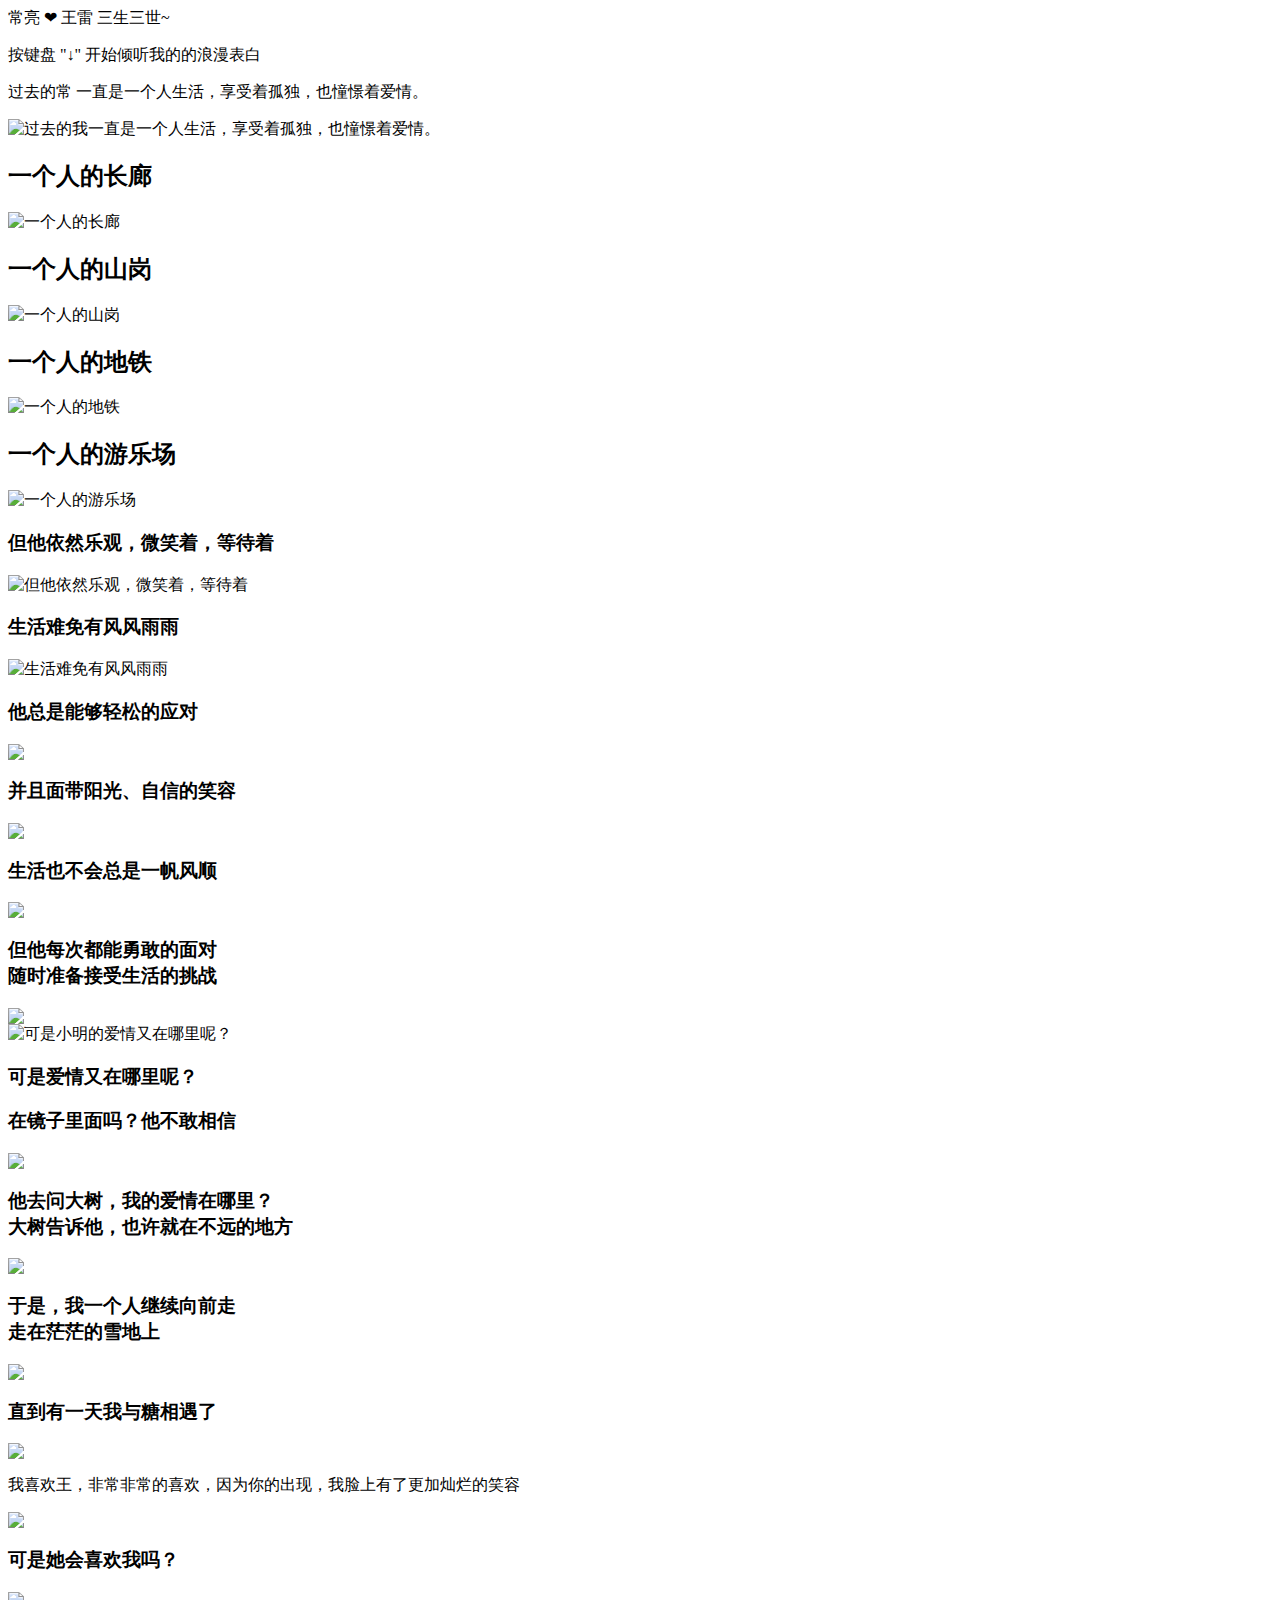
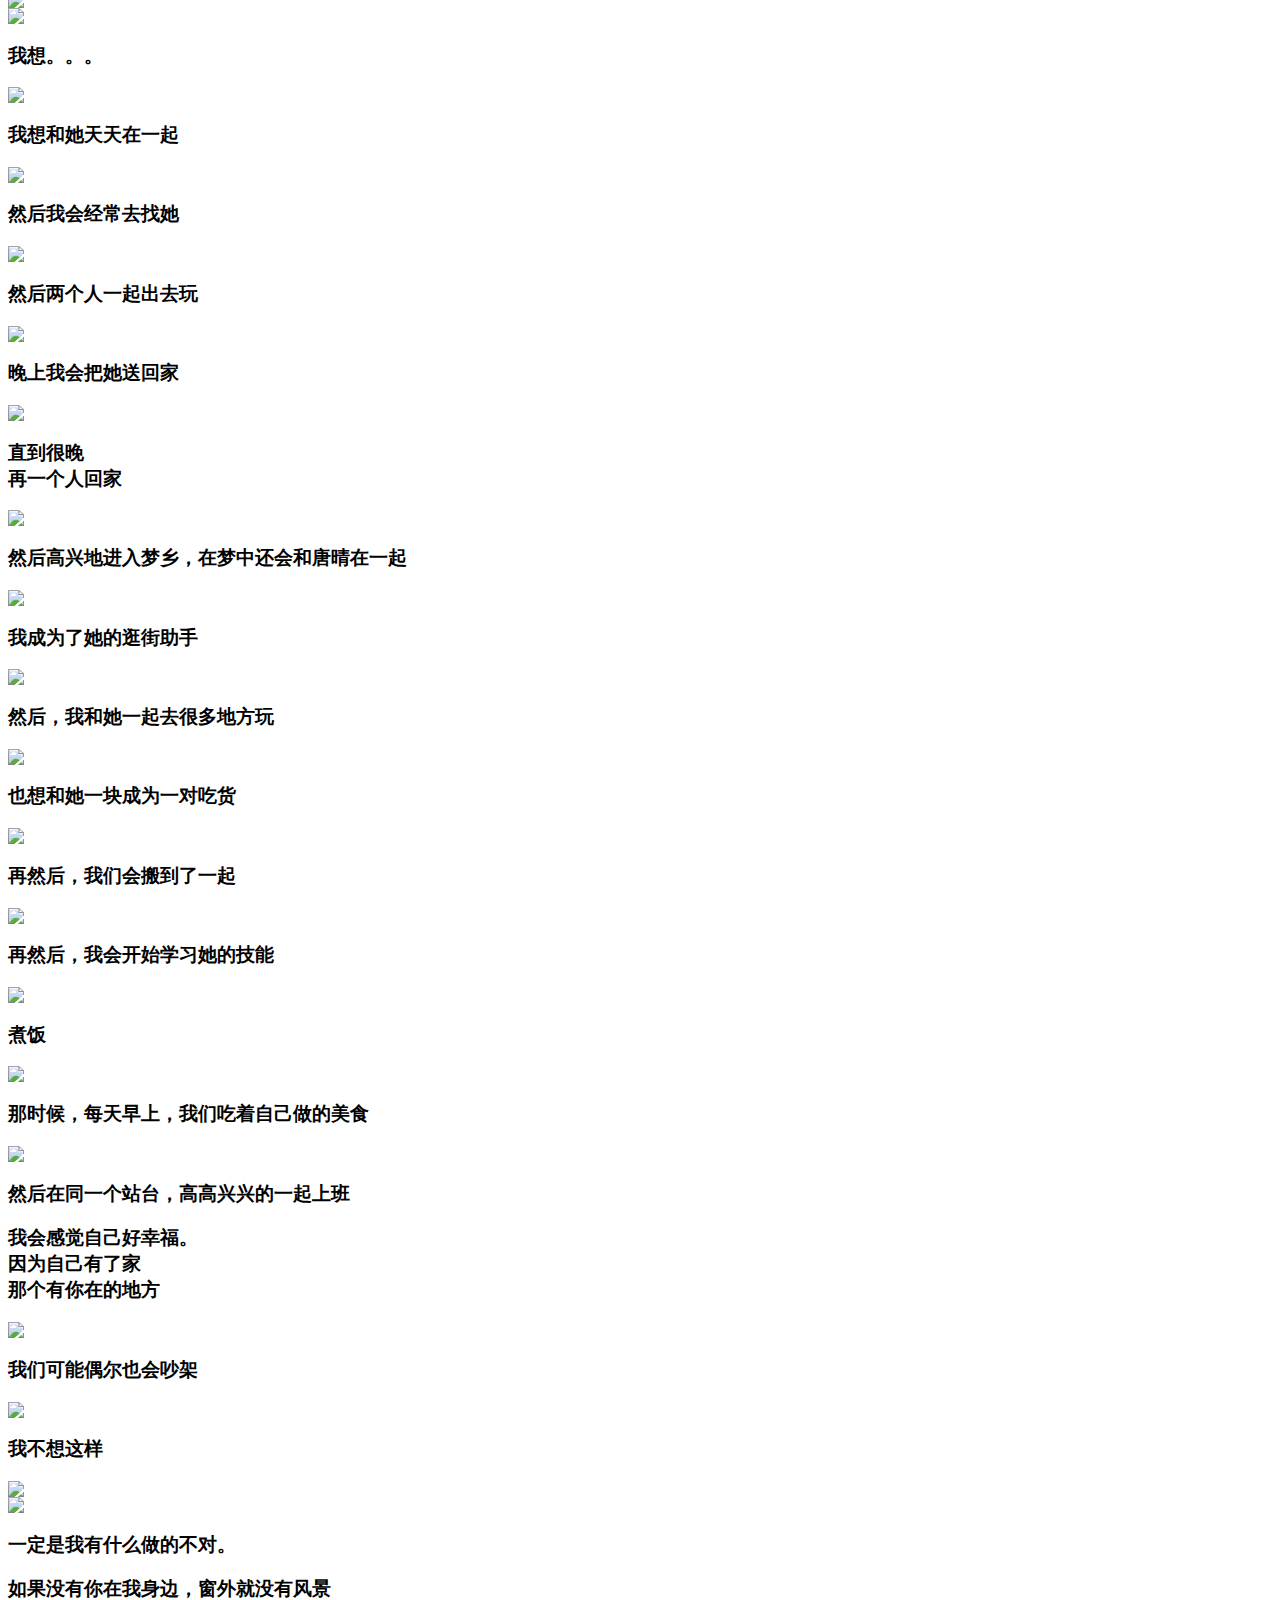
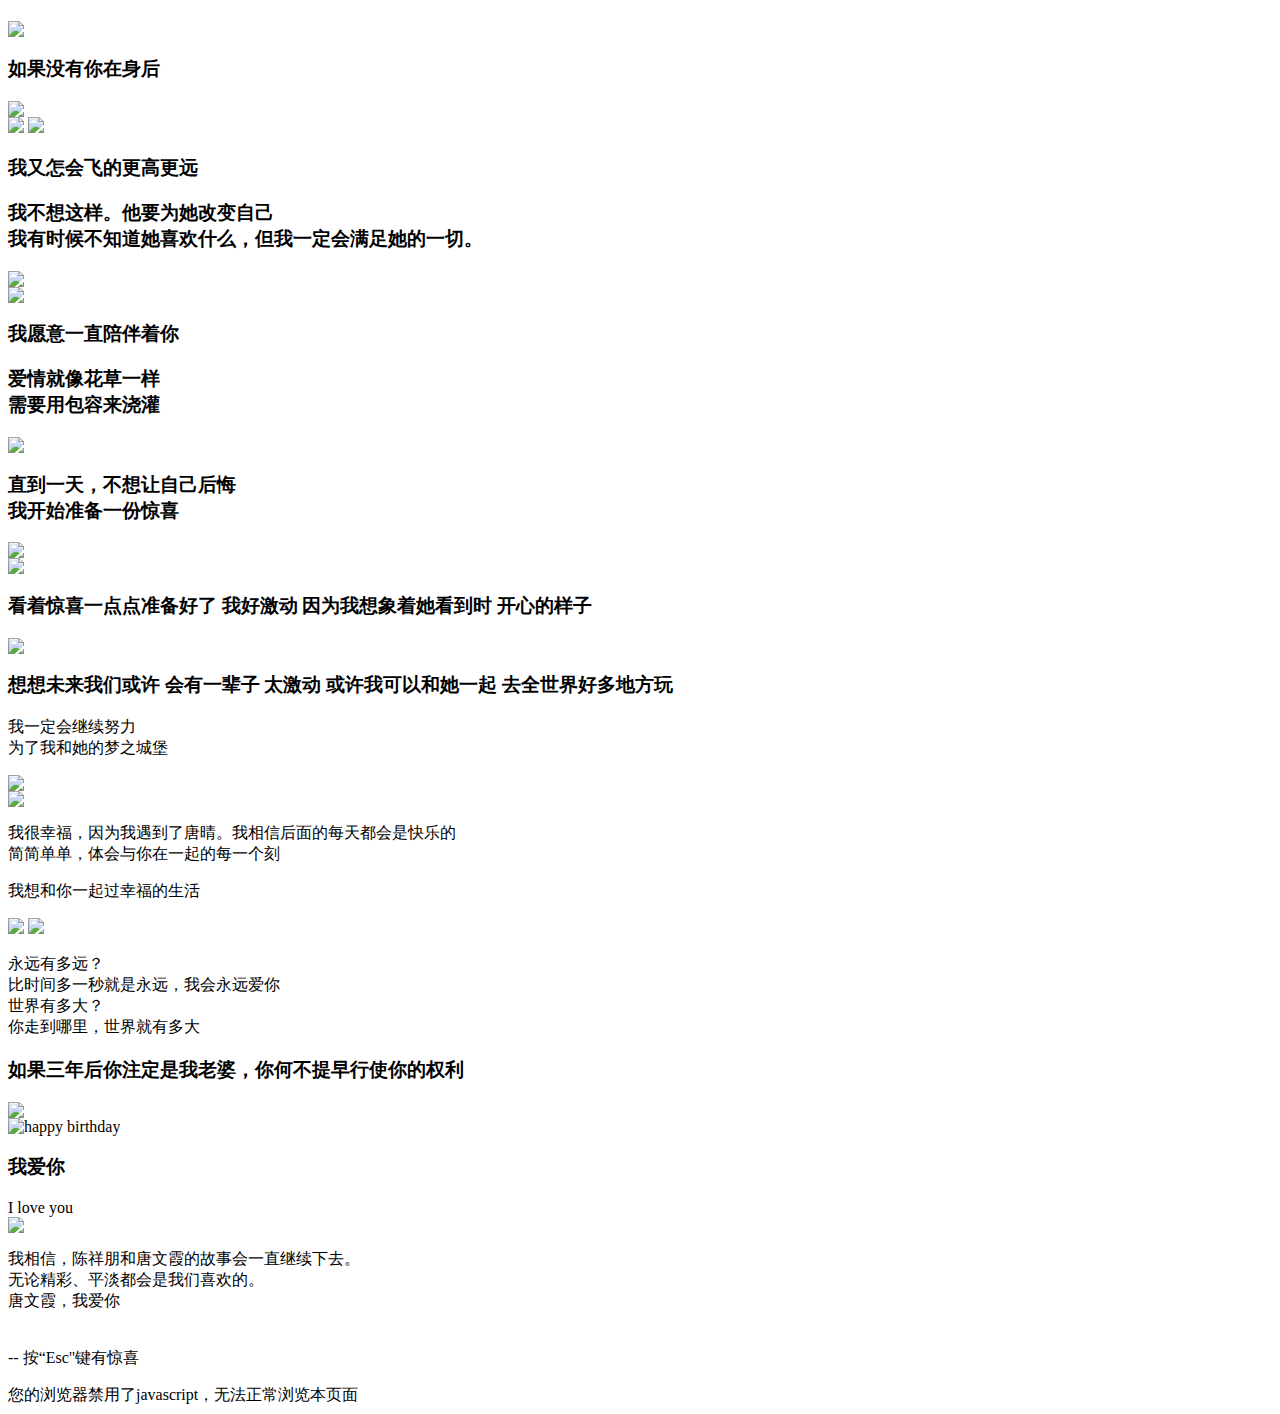
==== love-ppt/index.html @ c1cc4a94 "PPT" ====
<html><!DOCTYPE HTML>
<!--[if IE 6]>
<html id="ie6" class="ie ie6 lt-ie9">
<![endif]-->
<!--[if IE 7]>
<html id="ie7" class="ie ie7 lt-ie9">
<![endif]-->
<!--[if IE 8]>
<html id="ie8" class="ie ie8 lt-ie9">
<![endif]-->
<!--[if gte IE 9]>
<html class="ie ie9">
<![endif]-->
<!--[if !(IE)]><!-->
<html>
<!--<![endif]-->
<head>
	<meta http-equiv='Pragma' content='no-cache' />
	<meta charset="UTF-8">
	<meta name="viewport" content="width=device-width, minimum-scale=1.0, maximum-scale=1.0, user-scalable=no">
	<meta name="author" content="浪漫表白">
	<meta name="description" content="这是 常 为 唐文霞 表白制作的表白网站">
	<title> LOVE </title>
	<link rel="stylesheet" href="all.min.css" >
</head>
<body>
	<div class="flowtime">
		<div class="ft-section section-1" data-id="section-1">
			<div id="/section-1/page-1" class="ft-page page-1" data-id="page-1">
				<p class="text1"><span id="text-75" contenteditable="true">常亮</span> ❤ <span id="text-76" contenteditable="true">王雷</span> <span id="text-77" contenteditable="true">三生三世~</span></p>
				<p class="text2">按键盘 "↓" <span id="text-78" contenteditable="true">开始倾听我的的浪漫表白</span></p>
			</div>
			<div id="/section-1/page-2" class="ft-page page-2" data-id="page-2">
				<p class="top-text" id="text-1" contenteditable="true">过去的常 一直是一个人生活，享受着孤独，也憧憬着爱情。</p>
				<img src="https://changliang0931.github.io/love-ppt/img/iali63.jpg" tppabs="img/iali63.jpg"  alt="过去的我一直是一个人生活，享受着孤独，也憧憬着爱情。" />
			</div>
			<div id="/section-1/page-3" class="ft-page page-3 left-img" data-id="page-3">
				<h2 class="text" id="text-2" contenteditable="true">一个人的长廊</h2>
				<img src="https://changliang0931.github.io/love-ppt/img/iali35.jpg" tppabs="img/iali35.jpg"  alt="一个人的长廊"/>
			</div>
			<div id="/section-1/page-4" class="ft-page page-4 full-img" data-id="page-4">
				<h2 class="center-text" id="text-3" contenteditable="true">一个人的山岗</h2>
				<img src="https://changliang0931.github.io/love-ppt/img/iali6.jpg" tppabs="img/iali6.jpg"  alt="一个人的山岗" />
			</div>
		</div>
		<div class="ft-section section-2" data-id="section-2">
			<div id="/section-2/page-1" class="ft-page page-5 full-img" data-id="page-1">
				<h2 class="center-text" id="text-4" contenteditable="true">一个人的地铁</h2>
				<img src="https://changliang0931.github.io/love-ppt/img/iali19.jpg" tppabs="img/iali19.jpg"  alt="一个人的地铁" />
			</div>
			<div id="/section-2/page-2" class="ft-page page-6" data-id="page-2">
				<h2 class="center-text" id="text-5" contenteditable="true">一个人的游乐场</h2>
				<img src="https://changliang0931.github.io/love-ppt/img/iali29.jpg" tppabs="img/iali29.jpg" alt="一个人的游乐场"/>
			</div>
			<div id="/section-2/page-3" class="ft-page page-7" data-id="page-3">
				<h3 id="text-6" contenteditable="true">但他依然乐观，微笑着，等待着</h3>
				<img src="https://changliang0931.github.io/love-ppt/img/iali60.jpg" tppabs="img/iali60.jpg"  alt="但他依然乐观，微笑着，等待着"/>
			</div>
			<div id="/section-2/page-4" class="ft-page page-8 full-img" data-id="page-4">
				<h3 id="text-7" contenteditable="true">生活难免有风风雨雨</h3>
				<img src="https://changliang0931.github.io/love-ppt/img/iali51.jpg" tppabs="img/iali51.jpg" alt="生活难免有风风雨雨" />
			</div>
			<div id="/section-2/page-5" class="ft-page page-9" data-id="page-5">
				<h3 id="text-8" contenteditable="true">他总是能够轻松的应对</h3>
				<img src="https://changliang0931.github.io/love-ppt/img/iali5.jpg" tppabs="img/iali5.jpg" />
			</div>
			<div id="/section-2/page-6" class="ft-page page-10" data-id="page-6">
				<h3 id="text-9" contenteditable="true">并且面带阳光、自信的笑容</h3>
				<img src="https://changliang0931.github.io/love-ppt/img/iali22.jpg" tppabs="img/iali22.jpg" />
			</div>
		</div>
		<div class="ft-section section-3" data-id="section-3">
			<div id="/section-3/page-1" class="ft-page page-11 full-img" data-id="page-1">
				<h3 id="text-10" contenteditable="true">生活也不会总是一帆风顺</h3>
				<img src="https://changliang0931.github.io/love-ppt/img/iali24.jpg" tppabs="img/iali24.jpg"  />
			</div>
			<div id="/section-3/page-2" class="ft-page page-12" data-id="page-2">
				<h3><span id="text-11" contenteditable="true">但他每次都能勇敢的面对</span><br /><span id="text-12" contenteditable="true">随时准备接受生活的挑战</span></h3>
				<img src="https://changliang0931.github.io/love-ppt/img/iali25.jpg" tppabs="img/iali25.jpg" />
			</div>
			<div id="/section-3/page-3" class="ft-page page-13" data-id="page-3">
				<img src="https://changliang0931.github.io/love-ppt/img/iali64.jpg" tppabs="img/iali64.jpg" alt='可是小明的爱情又在哪里呢？' />
				<h3 id="text-13" contenteditable="true">可是爱情又在哪里呢？</h3>
			</div>
			<div id="/section-3/page-4" class="ft-page page-14 left-img" data-id="page-4">
				<h3 id="text-14" contenteditable="true">在镜子里面吗？他不敢相信</h3>
				<img src="https://changliang0931.github.io/love-ppt/img/iali46.jpg" tppabs="img/iali46.jpg" />
			</div>
			<div id="/section-3/page-5" class="ft-page page-15 left-img" data-id="page-5">
				<h3><span id="text-15" contenteditable="true">他去问大树，我的爱情在哪里？</span><br /><span id="text-16" contenteditable="true">大树告诉他，也许就在不远的地方</span></h3>
				<img src="https://changliang0931.github.io/love-ppt/img/iali45.jpg" tppabs="img/iali45.jpg" />
			</div>
			<div id="/section-3/page-6" class="ft-page page-16 left-img" data-id="page-6">
				<h3><span id="text-17" contenteditable="true">于是，我一个人继续向前走</span><br /><span id="text-18" contenteditable="true">走在茫茫的雪地上</span></h3>
				<img src="https://changliang0931.github.io/love-ppt/img/iali66.jpg" tppabs="img/iali66.jpg" />
			</div>
			<div id="/section-3/page-7" class="ft-page page-17 top-text" data-id="page-7">
				<h3 id="text-19" contenteditable="true">直到有一天我与糖相遇了</h3>
				<img src="https://changliang0931.github.io/love-ppt/img/iali16.jpg" tppabs="img/iali16.jpg" />
			</div>
		</div>
		<div class="ft-section section-4" data-id="section-4">
			<div id="/section-4/page-1" class="ft-page page-18 full-img" data-id="page-1">
				<p class="text" id="text-20" contenteditable="true">我喜欢王，非常非常的喜欢，因为你的出现，我脸上有了更加灿烂的笑容</p>
				<img src="https://changliang0931.github.io/love-ppt/img/iali11.jpg" tppabs="img/iali11.jpg"  />
			</div>
			<div id="/section-4/page-2" class="ft-page page-19" data-id="page-2">
				<h3 id="text-21" contenteditable="true">可是她会喜欢我吗？</h3>
				<img src="https://changliang0931.github.io/love-ppt/img/iali75.jpg" tppabs="img/iali75.jpg" />
			</div>
			<div id="/section-4/page-3" class="ft-page page-20" data-id="page-3">
				<img src="https://changliang0931.github.io/love-ppt/img/iali59.png" tppabs="img/iali59.png" />
				<h3 id="text-22" contenteditable="true">我想。。。</h3>
				<img src="https://changliang0931.github.io/love-ppt/img/iali9.jpg" tppabs="img/iali9.jpg" />
			</div>
			<div id="/section-4/page-4" class="ft-page page-21" data-id="page-4">
				<h3 id="text-23" contenteditable="true">我想和她天天在一起</h3>
				<img src="https://changliang0931.github.io/love-ppt/img/iali59.png" tppabs="img/iali59.png" />
			</div>
			<div id="/section-4/page-5" class="ft-page page-22 left-img" data-id="page-5">
				<h3 id="text-24" contenteditable="true">然后我会经常去找她</h3>
				<img src="https://changliang0931.github.io/love-ppt/img/iali4.jpg" tppabs="img/iali4.jpg" />
			</div>
			<div id="/section-4/page-6" class="ft-page page-23 left-img" data-id="page-6">
				<h3 id="text-25" contenteditable="true">然后两个人一起出去玩</h3>
				<img src="https://changliang0931.github.io/love-ppt/img/iali44.jpg" tppabs="img/iali44.jpg" />
			</div>
			<div id="/section-4/page-7" class="ft-page page-24 full-img" data-id="page-7">	
				<h3 id="text-26" contenteditable="true">晚上我会把她送回家</h3>
				<img src="https://changliang0931.github.io/love-ppt/img/iali32.jpg" tppabs="img/iali32.jpg" />
			</div>
		</div>
		<div class="ft-section section-5" data-id="section-5">
			<div id="/section-5/page-1" class="ft-page page-25 left-img" data-id="page-1">
				<h3><span id="text-27" contenteditable="true">直到很晚</span><br /><span id="text-28" contenteditable="true">再一个人回家</span></h3>
				<img src="https://changliang0931.github.io/love-ppt/img/iali37.jpg" tppabs="img/iali37.jpg" />
			</div>
			<div id="/section-5/page-2" class="ft-page page-26 top-text" data-id="page-2">
				<h3 id="text-29" contenteditable="true">然后高兴地进入梦乡，在梦中还会和唐晴在一起</h3>
				<img src="https://changliang0931.github.io/love-ppt/img/iali10.gif" tppabs="img/iali10.gif" />
			</div>
			<div id="/section-5/page-3" class="ft-page page-27" data-id="page-3">
				<h3 id="text-30" contenteditable="true">我成为了她的逛街助手</h3>
				<img src="https://changliang0931.github.io/love-ppt/img/iali67.jpg" tppabs="img/iali67.jpg"  />
			</div>
			<div id="/section-5/page-4" class="ft-page page-28" data-id="page-4">
				<h3 id="text-31" contenteditable="true">然后，我和她一起去很多地方玩</h3>
				<img src="https://changliang0931.github.io/love-ppt/img/iali40.jpg" tppabs="img/iali40.jpg" />
			</div>
			<div id="/section-5/page-5" class="ft-page page-29" data-id="page-5">
				<h3 id="text-32" contenteditable="true">也想和她一块成为一对吃货</h3>
				<img src="https://changliang0931.github.io/love-ppt/img/iali12.jpg" tppabs="img/iali12.jpg" />
			</div>
			<div id="/section-5/page-6" class="ft-page page-30" data-id="page-6">
				<h3 id="text-33" contenteditable="true">再然后，我们会搬到了一起</h3>
				<img src="https://changliang0931.github.io/love-ppt/img/iali76.gif" tppabs="img/iali76.gif" />
			</div>
			<div id="/section-5/page-7" class="ft-page page-31" data-id="page-7">
				<h3 id="text-34" contenteditable="true">再然后，我会开始学习她的技能</h3>
				<img src="https://changliang0931.github.io/love-ppt/img/iali77.jpg" tppabs="img/iali77.jpg" />
			</div>
		</div>
		<div class="ft-section section-6" data-id="section-6">
			<div id="/section-6/page-1" class="ft-page page-32" data-id="page-1">
				<h3 id="text-35" contenteditable="true">煮饭</h3>
				<img src="https://changliang0931.github.io/love-ppt/img/iali62.jpg" tppabs="img/iali62.jpg"  />
			</div>
			<div id="/section-6/page-2" class="ft-page page-33 top-text" data-id="page-2">
				<h3 id="text-36" contenteditable="true">那时候，每天早上，我们吃着自己做的美食</h3>
				<img src="https://changliang0931.github.io/love-ppt/img/iali3.jpg" tppabs="img/iali3.jpg" />
			</div>
			<div id="/section-6/page-3" class="ft-page page-34 left-img" data-id="page-3">
				<h3 id="text-37" contenteditable="true">然后在同一个站台，高高兴兴的一起上班</h3>
			</div>
			<div id="/section-6/page-4" class="ft-page page-35" data-id="page-4">
				<h3><span id="text-38" contenteditable="true">我会感觉自己好幸福。</span><br /><span id="text-39" contenteditable="true">因为自己有了家</span><br /><span id="text-40" contenteditable="true">那个有你在的地方</span></h3>
				<img src="https://changliang0931.github.io/love-ppt/img/iali8.gif" tppabs="img/iali8.gif" />
			</div>
			<div id="/section-6/page-5" class="ft-page page-36 full-img" data-id="page-5">
				<h3 id="text-41" contenteditable="true">我们可能偶尔也会吵架</h3>
				<img src="https://changliang0931.github.io/love-ppt/img/iali31.jpg" tppabs="img/iali31.jpg" />
			</div>
			<div id="/section-6/page-6" class="ft-page page-37 left-img" data-id="page-6">
				<h3 id="text-42" contenteditable="true">我不想这样</h3>
				<img src="https://changliang0931.github.io/love-ppt/img/iali49.jpg" tppabs="img/iali49.jpg" />
			</div>
			<div id="/section-6/page-7" class="ft-page page-38 bottom-text" data-id="page-7">
				<img src="https://changliang0931.github.io/love-ppt/img/iali21.jpg" tppabs="img/iali21.jpg" />
				<h3 id="text-43" contenteditable="true">一定是我有什么做的不对。</h3>
			</div>
		</div>
		<div class="ft-section section-7" data-id="section-7">
			<div id="/section-7/page-1" class="ft-page page-39 left-img" data-id="page-1">
				<h3 id="text-44" contenteditable="true">如果没有你在我身边，窗外就没有风景</h3>
				<img src="https://changliang0931.github.io/love-ppt/img/iali2.jpg" tppabs="img/iali2.jpg" />
			</div>
			<div id="/section-7/page-2" class="ft-page page-40" data-id="page-2">
				<h3 id="text-45" contenteditable="true">如果没有你在身后</h3>
				<img src="https://changliang0931.github.io/love-ppt/img/iali14.jpg" tppabs="img/iali14.jpg"  />
			</div>
			<div id="/section-7/page-3" class="ft-page page-41" data-id="page-3">
				<img src="https://changliang0931.github.io/love-ppt/img/iali30_1.jpg" tppabs="img/iali30_1.jpg" class='img1'/>
				<img src="https://changliang0931.github.io/love-ppt/img/iali30_2.jpg" tppabs="img/iali30_2.jpg" class='img2'/>
				<h3 id="text-46" contenteditable="true"> 我又怎会飞的更高更远</h3>
			</div>
			<div id="/section-7/page-4" class="ft-page page-42" data-id="page-4">
				<h3><span id="text-47" contenteditable="true">我不想这样。他要为她改变自己</span><br /><span id="text-48" contenteditable="true">我有时候不知道她喜欢什么，但我一定会满足她的一切。</span></h3>
				<img src="https://changliang0931.github.io/love-ppt/img/iali69.jpg" tppabs="img/iali69.jpg"  />
			</div>
			<div id="/section-7/page-5" class="ft-page page-43" data-id="page-5">
				<img src="https://changliang0931.github.io/love-ppt/img/iali42.jpg" tppabs="img/iali42.jpg" />
				<h3 id="text-49" contenteditable="true">我愿意一直陪伴着你</h3>
			</div>
			<div id="/section-7/page-6" class="ft-page page-44 left-img" data-id="page-6">
				<h3><span id="text-50" contenteditable="true">爱情就像花草一样</span><br /><span id="text-51" contenteditable="true">需要用包容来浇灌</span></h3>
				<img src="https://changliang0931.github.io/love-ppt/img/iali0.jpg" tppabs="img/iali0.jpg" />
			</div>
			<div id="/section-7/page-7" class="ft-page page-45 left-img" data-id="page-7">
				<h3><span id="text-52" contenteditable="true">直到一天，不想让自己后悔</span><br /><span id="text-53" contenteditable="true">我开始准备一份惊喜</span></h3>
				<img src="https://changliang0931.github.io/love-ppt/img/iali18.jpg" tppabs="img/iali18.jpg" />
			</div>
		</div>
		<div class="ft-section section-8" data-id="section-8">
			<div id="/section-8/page-1" class="ft-page page-46" data-id="page-1">
				<img src="https://changliang0931.github.io/love-ppt/img/iali57.gif" tppabs="img/iali57.gif" />
				<h3>
					<span id="text-54" contenteditable="true">看着惊喜一点点准备好了</span>
					<span id="text-55" contenteditable="true">我好激动</span>
					<span id="text-56" contenteditable="true">因为我想象着她看到时</span>
					<span id="text-57" contenteditable="true">开心的样子</span>
				</h3>
			</div>
			<div id="/section-8/page-2" class="ft-page page-47 top-text" data-id="page-2">
				<img src="https://changliang0931.github.io/love-ppt/img/iali58.jpg" tppabs="img/iali58.jpg" />
				<h3>
					<span id="text-58" contenteditable="true">想想未来我们或许</span>
                    <span id="text-59" contenteditable="true">会有一辈子</span>
					<span id="text-59" contenteditable="true">太激动</span>
					<span id="text-60" contenteditable="true">或许我可以和她一起</span>
					<span id="text-61" contenteditable="true">去全世界好多地方玩</span></h3>
				
			</div>
			<div id="/section-8/page-3" class="ft-page page-48 left-img" data-id="page-3">
				<p><span id="text-62" contenteditable="true">我一定会继续努力</span><br /><span id="text-63" contenteditable="true">为了我和她的梦之城堡</span></p>
				<img src="https://changliang0931.github.io/love-ppt/img/iali65.jpg" tppabs="img/iali65.jpg"  />
			</div>
			<div id="/section-8/page-4" class="ft-page page-49 full-img" data-id="page-4">
			<img src="https://changliang0931.github.io/love-ppt/img/iali71.jpg" tppabs="img/iali71.jpg" />
				<p class="text">
					<span class='text' id="text-64" contenteditable="true">我很幸福，因为我遇到了唐晴。我相信后面的每天都会是快乐的</span><br />
					<span class='text' id="text-65" contenteditable="true">简简单单，体会与你在一起的每一个刻</span>
				</p>
			</div>
			<div id="/section-8/page-5" class="ft-page page-50" data-id="page-5">
				<p class='text' id="text-66" contenteditable="true">我想和你一起过幸福的生活</p>
				<img src="https://changliang0931.github.io/love-ppt/img/iali50_1.jpg" tppabs="img/iali50_1.jpg" class='img1' />
				<img src="https://changliang0931.github.io/love-ppt/img/iali50_2.jpg" tppabs="img/iali50_2.jpg" class='img2' />
			</div>
			<div id="/section-8/page-6" class="ft-page page-51" data-id="page-6">
				<p>
					<span id="text-67" contenteditable="true">永远有多远？</span><br />
					<span id="text-68" contenteditable="true">比时间多一秒就是永远，我会永远爱你</span><br />
					<span id="text-69" contenteditable="true">世界有多大？</span><br />
					<span id="text-70" contenteditable="true">你走到哪里，世界就有多大</span>
					</p>
			</div>
		</div>
		<div class="ft-section section-9" data-id="section-9">
			<div id="/section-9/page-1" class="ft-page page-52 full-img" data-id="page-1">
				<h3 id="text-71" contenteditable="true">如果三年后你注定是我老婆，你何不提早行使你的权利</h3>
				<img src="https://changliang0931.github.io/love-ppt/img/iali20.jpg" tppabs="img/iali20.jpg"  />
			</div>
			<div id="/section-9/page-2" class="ft-page page-53" data-id="page-2">
				<img src="https://changliang0931.github.io/love-ppt/img/iali68.jpg" tppabs="img/iali68.jpg" alt='happy birthday' />
				<h3 id="text-72" contenteditable="true">我爱你</h3>
			</div>
			<div id="/section-9/page-3" class="ft-page page-54 center-img" data-id="page-3" >
				<div class="center-img">I love you</div>
			</div>
			<div id="/section-9/page-4" class="ft-page page-55 right-img" data-id="page-4">
				<img src="https://changliang0931.github.io/love-ppt/img/14915.jpg" tppabs="img/14915.jpg" />
				<p class="text">
					<span id="text-73" contenteditable="true">我相信，陈祥朋和唐文霞的故事会一直继续下去。</span><br />
					<span id="text-74" contenteditable="true">无论精彩、平淡都会是我们喜欢的。</span><br />
                    <span id="text-74" contenteditable="true">唐文霞，我爱你</span><br />
					<br />
					<br />
					<span> -- 按“Esc"键有惊喜</span>
				</p>				
			</div>
		</div>
	</div>
	<div class="nojavascript">您的浏览器禁用了javascript，无法正常浏览本页面</div>
	

	<audio id="bgmMusic" src="https://changliang0931.github.io/love-ppt/lovebgm.mp3" autoplay="autoplay" loop preload="auto" type="audio/mp3"></audio>

	
	<script src="https://changliang0931.github.io/js/jquery-2.1.1.min.js" tppabs="https://changliang0931.github.io/js/jquery-2.1.1.min.js"></script>
	<script src="https://changliang0931.github.io/love-ppt/js/all.min.js" ></script>
	<script src="https://changliang0931.github.io/love-ppt/js/love.min.js" ></script>
	<div class="mPower"><span id="on" title="点击暂停" style=""></span><span id="off" title="点击播放"  style=""></span></div>

	
</body>
</html>
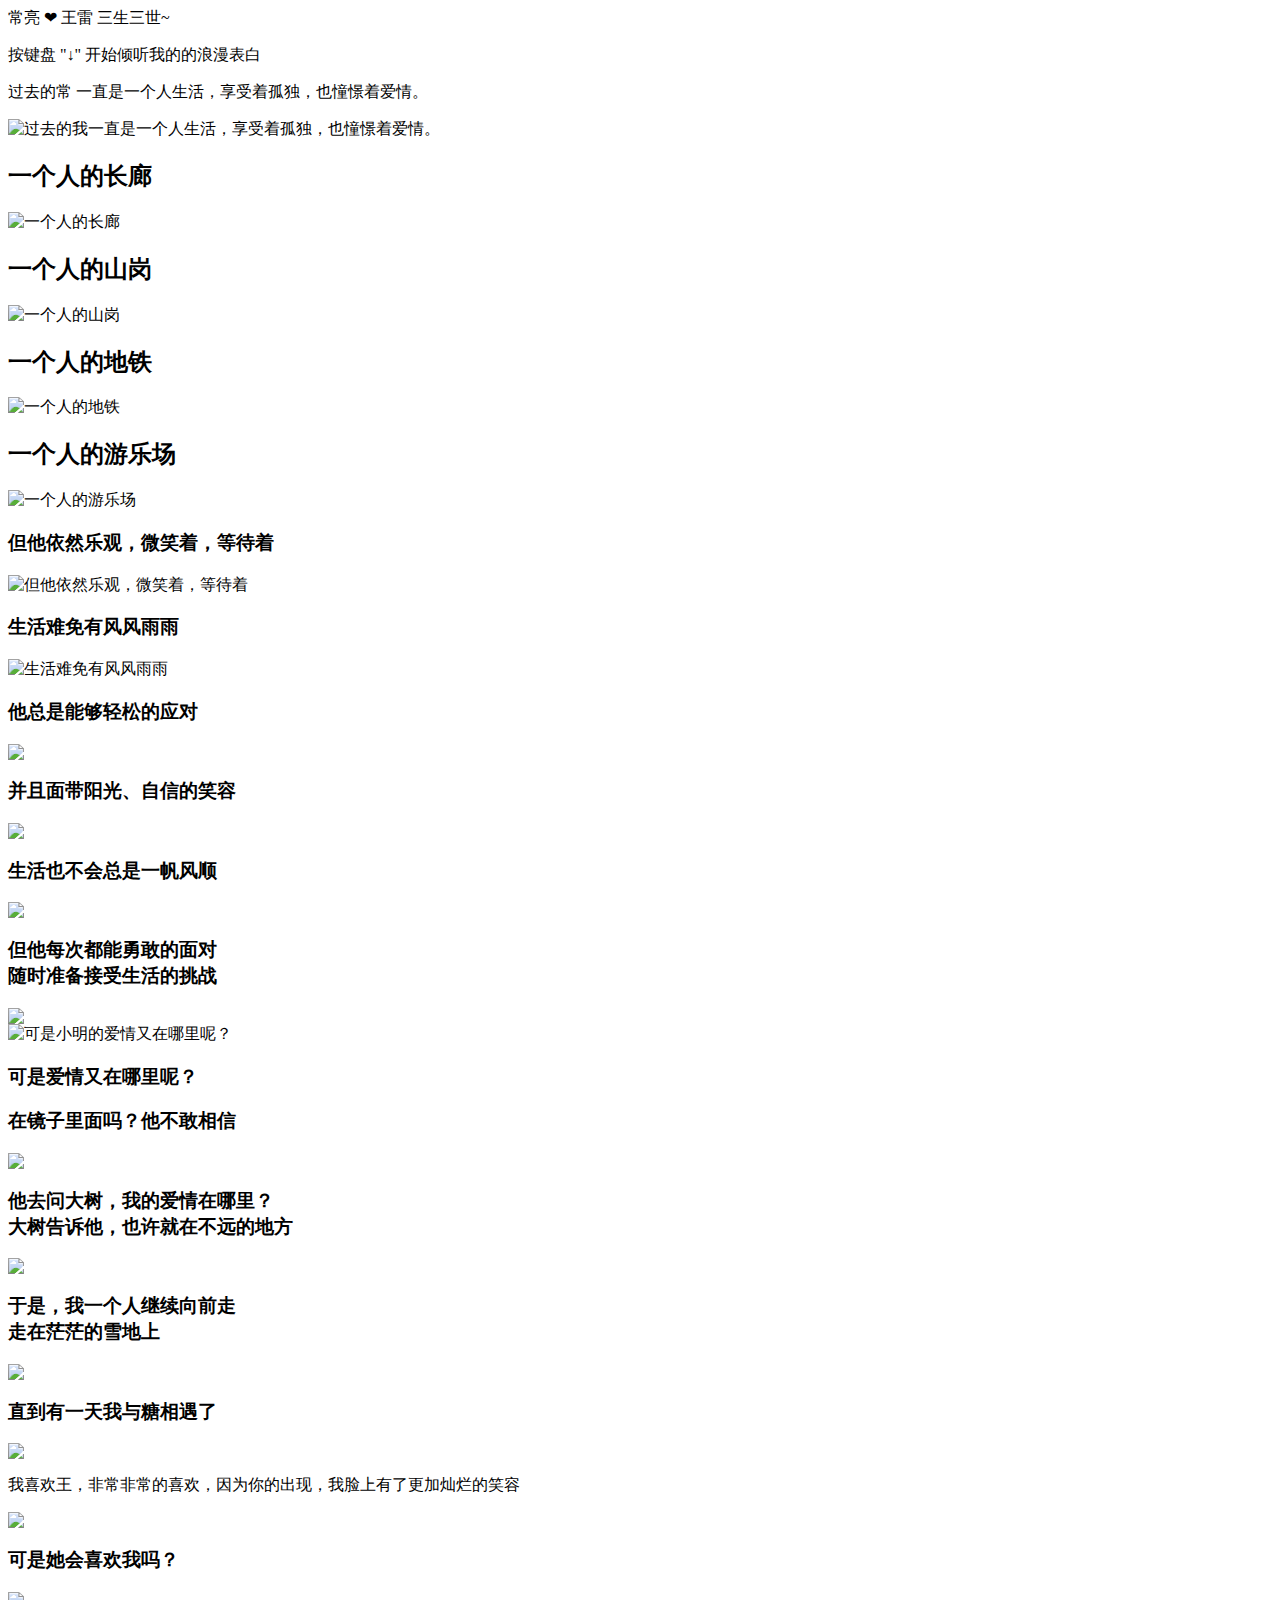
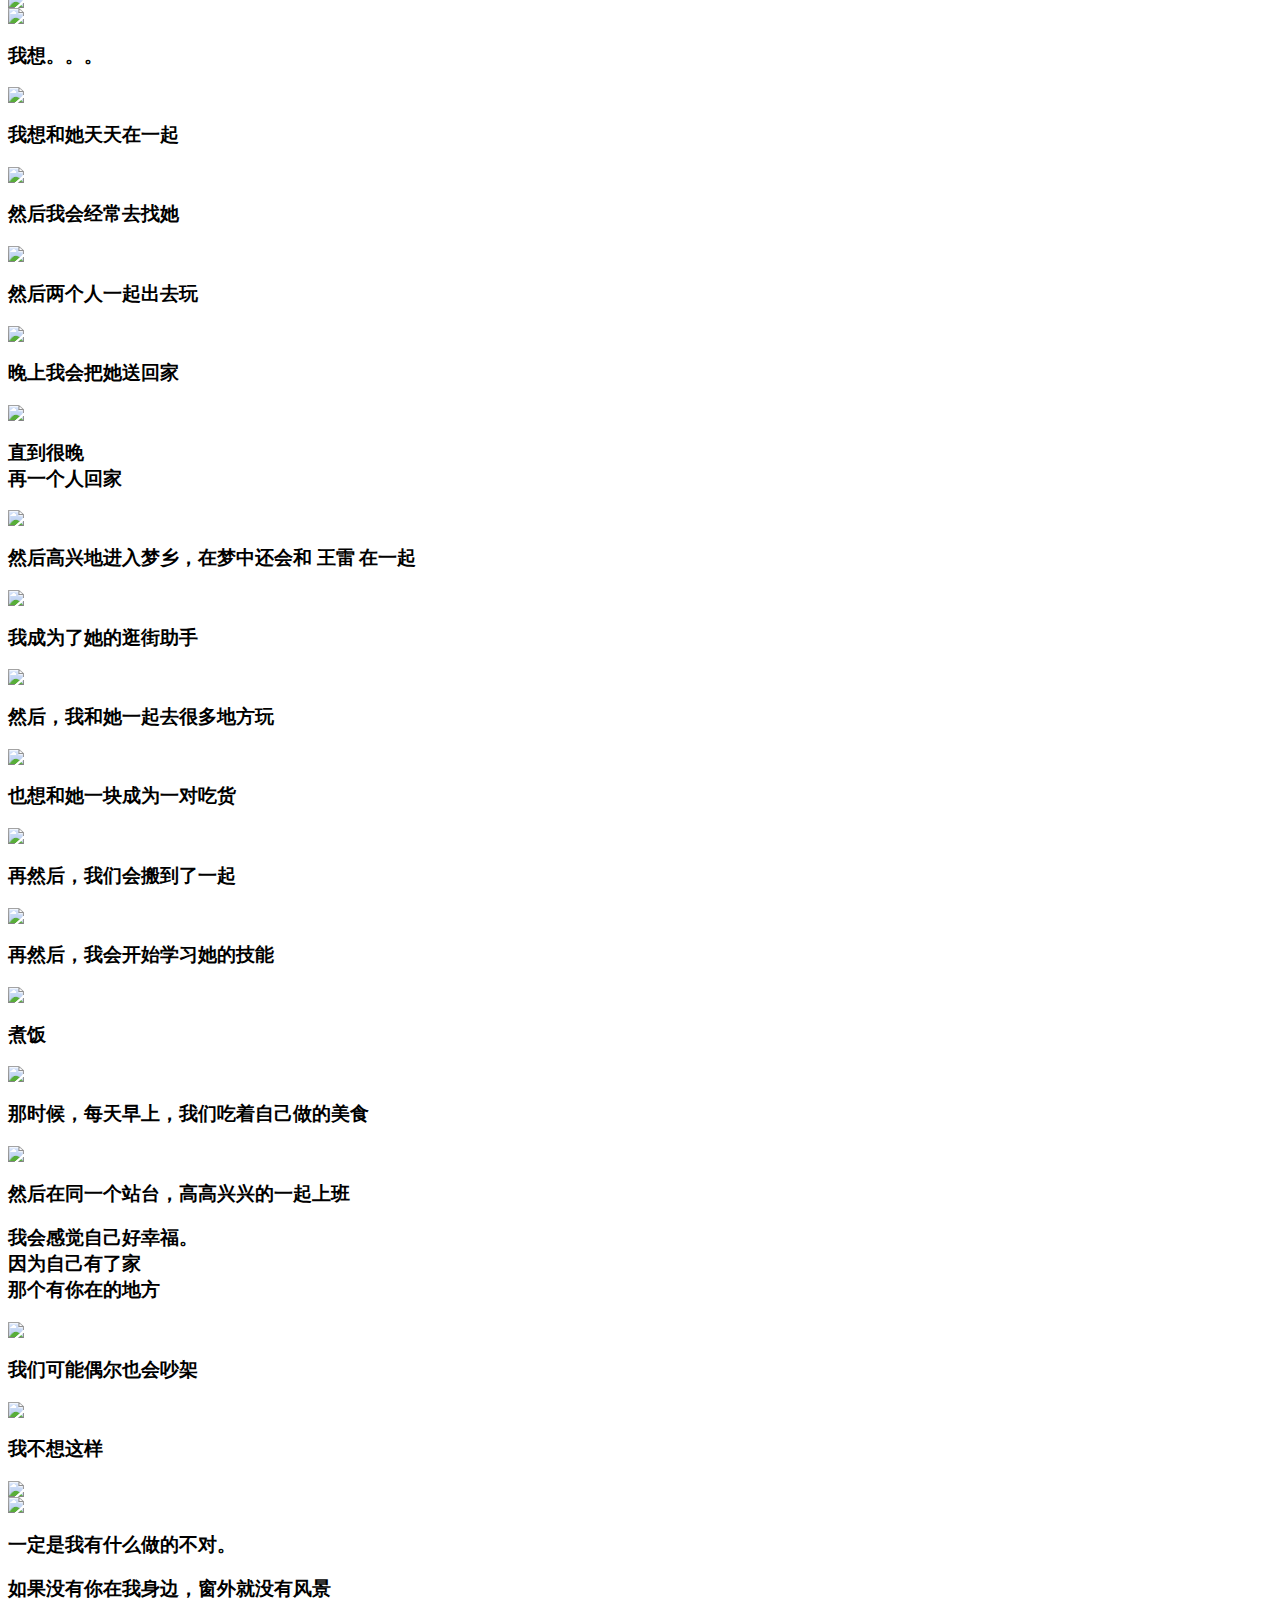
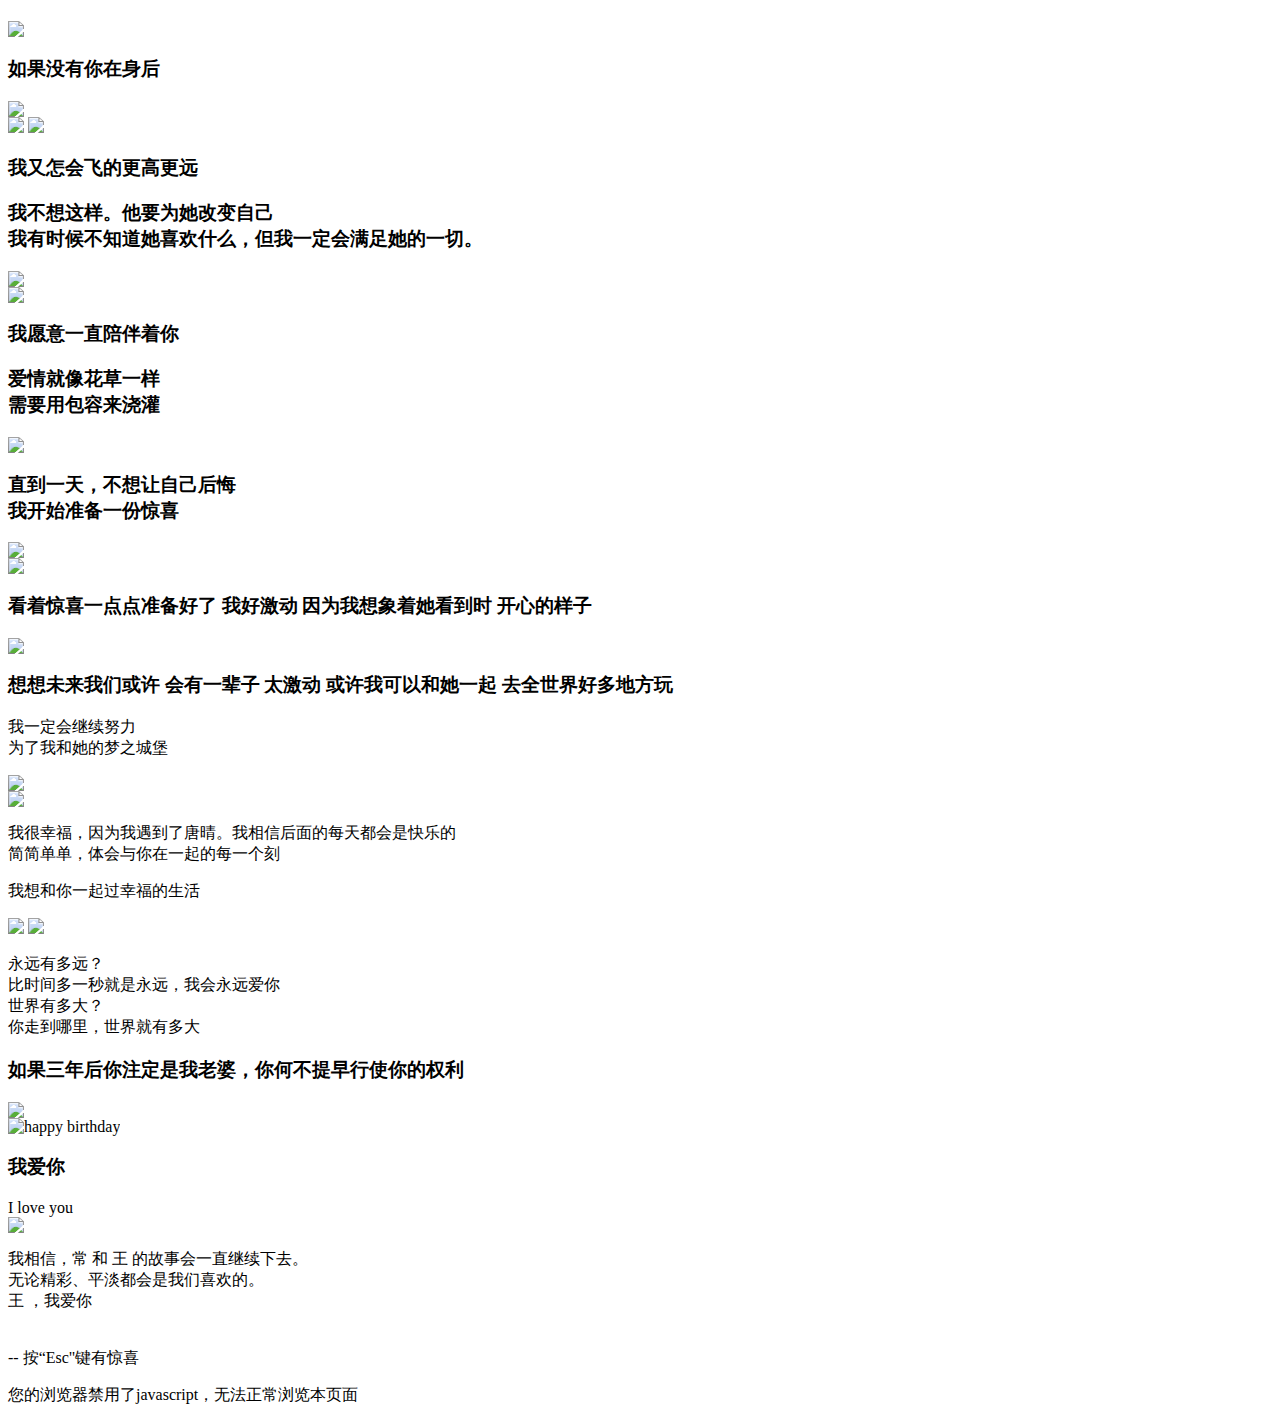
==== commit 2d576b4e: "location error" ====
--- a/love-ppt/index.html
+++ b/love-ppt/index.html
@@ -21,7 +21,7 @@
 	<meta name="author" content="浪漫表白">
 	<meta name="description" content="这是 常 为 唐文霞 表白制作的表白网站">
 	<title> LOVE </title>
-	<link rel="stylesheet" href="all.min.css" >
+	<link rel="stylesheet" href="https://changliang0931.github.io/love-ppt/css/all.min.css" >
 </head>
 <body>
 	<div class="flowtime">
@@ -136,7 +136,7 @@
 				<img src="https://changliang0931.github.io/love-ppt/img/iali37.jpg" tppabs="img/iali37.jpg" />
 			</div>
 			<div id="/section-5/page-2" class="ft-page page-26 top-text" data-id="page-2">
-				<h3 id="text-29" contenteditable="true">然后高兴地进入梦乡，在梦中还会和唐晴在一起</h3>
+				<h3 id="text-29" contenteditable="true">然后高兴地进入梦乡，在梦中还会和 王雷 在一起</h3>
 				<img src="https://changliang0931.github.io/love-ppt/img/iali10.gif" tppabs="img/iali10.gif" />
 			</div>
 			<div id="/section-5/page-3" class="ft-page page-27" data-id="page-3">
@@ -280,9 +280,9 @@
 			<div id="/section-9/page-4" class="ft-page page-55 right-img" data-id="page-4">
 				<img src="https://changliang0931.github.io/love-ppt/img/14915.jpg" tppabs="img/14915.jpg" />
 				<p class="text">
-					<span id="text-73" contenteditable="true">我相信，陈祥朋和唐文霞的故事会一直继续下去。</span><br />
+					<span id="text-73" contenteditable="true">我相信，常 和 王 的故事会一直继续下去。</span><br />
 					<span id="text-74" contenteditable="true">无论精彩、平淡都会是我们喜欢的。</span><br />
-                    <span id="text-74" contenteditable="true">唐文霞，我爱你</span><br />
+                    <span id="text-74" contenteditable="true">王 ，我爱你</span><br />
 					<br />
 					<br />
 					<span> -- 按“Esc"键有惊喜</span>
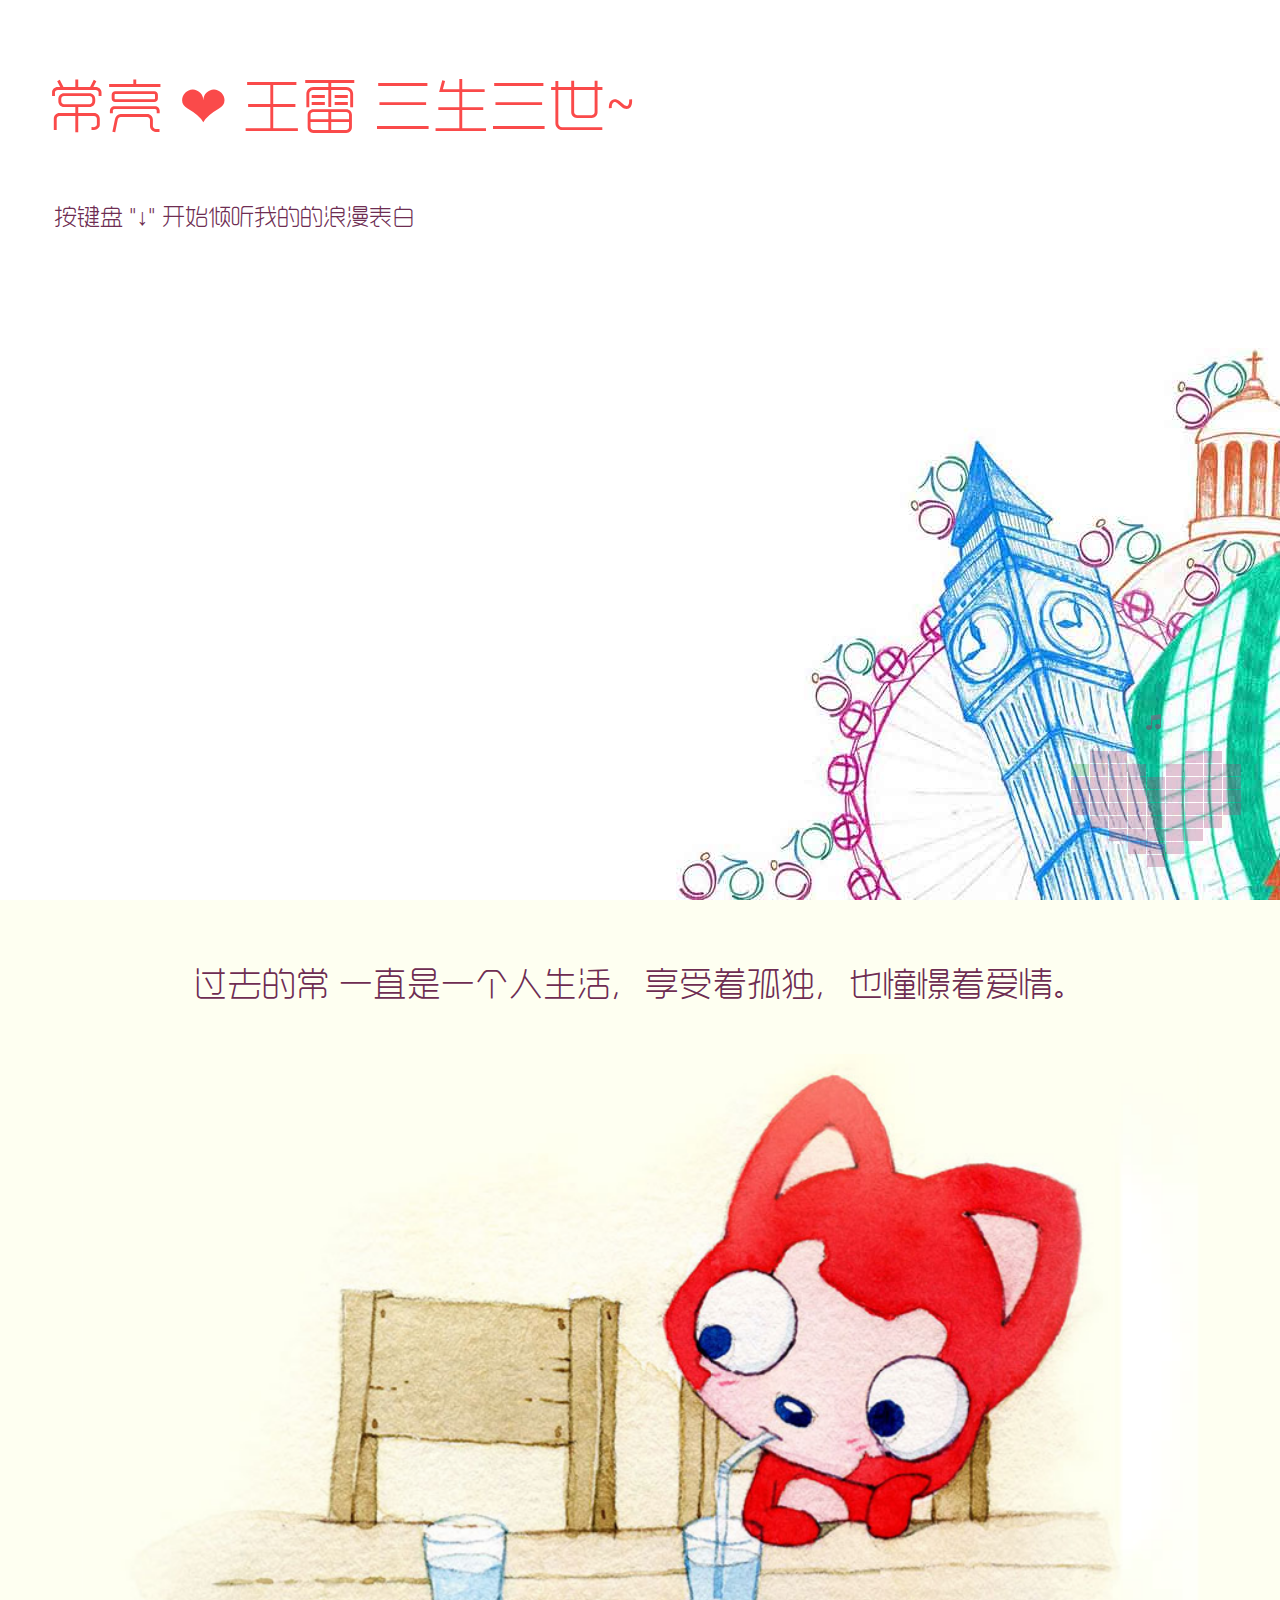
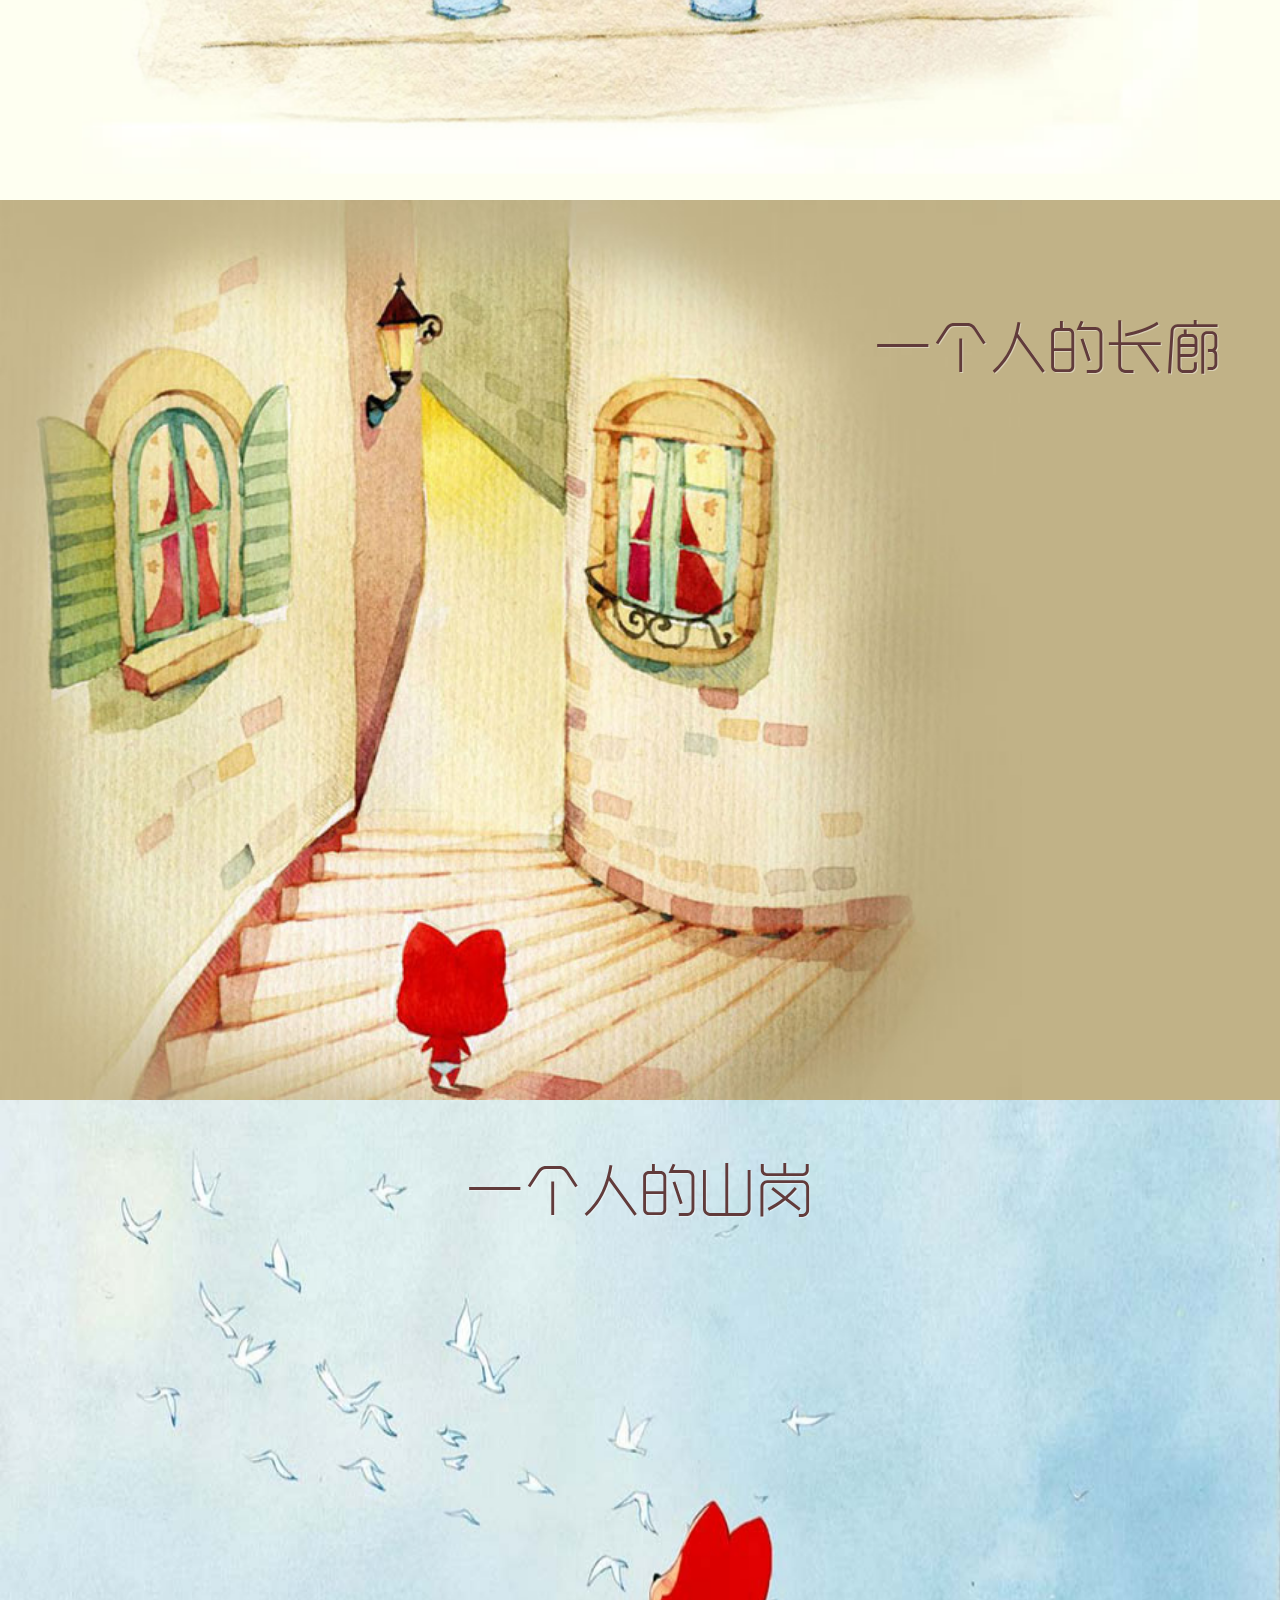
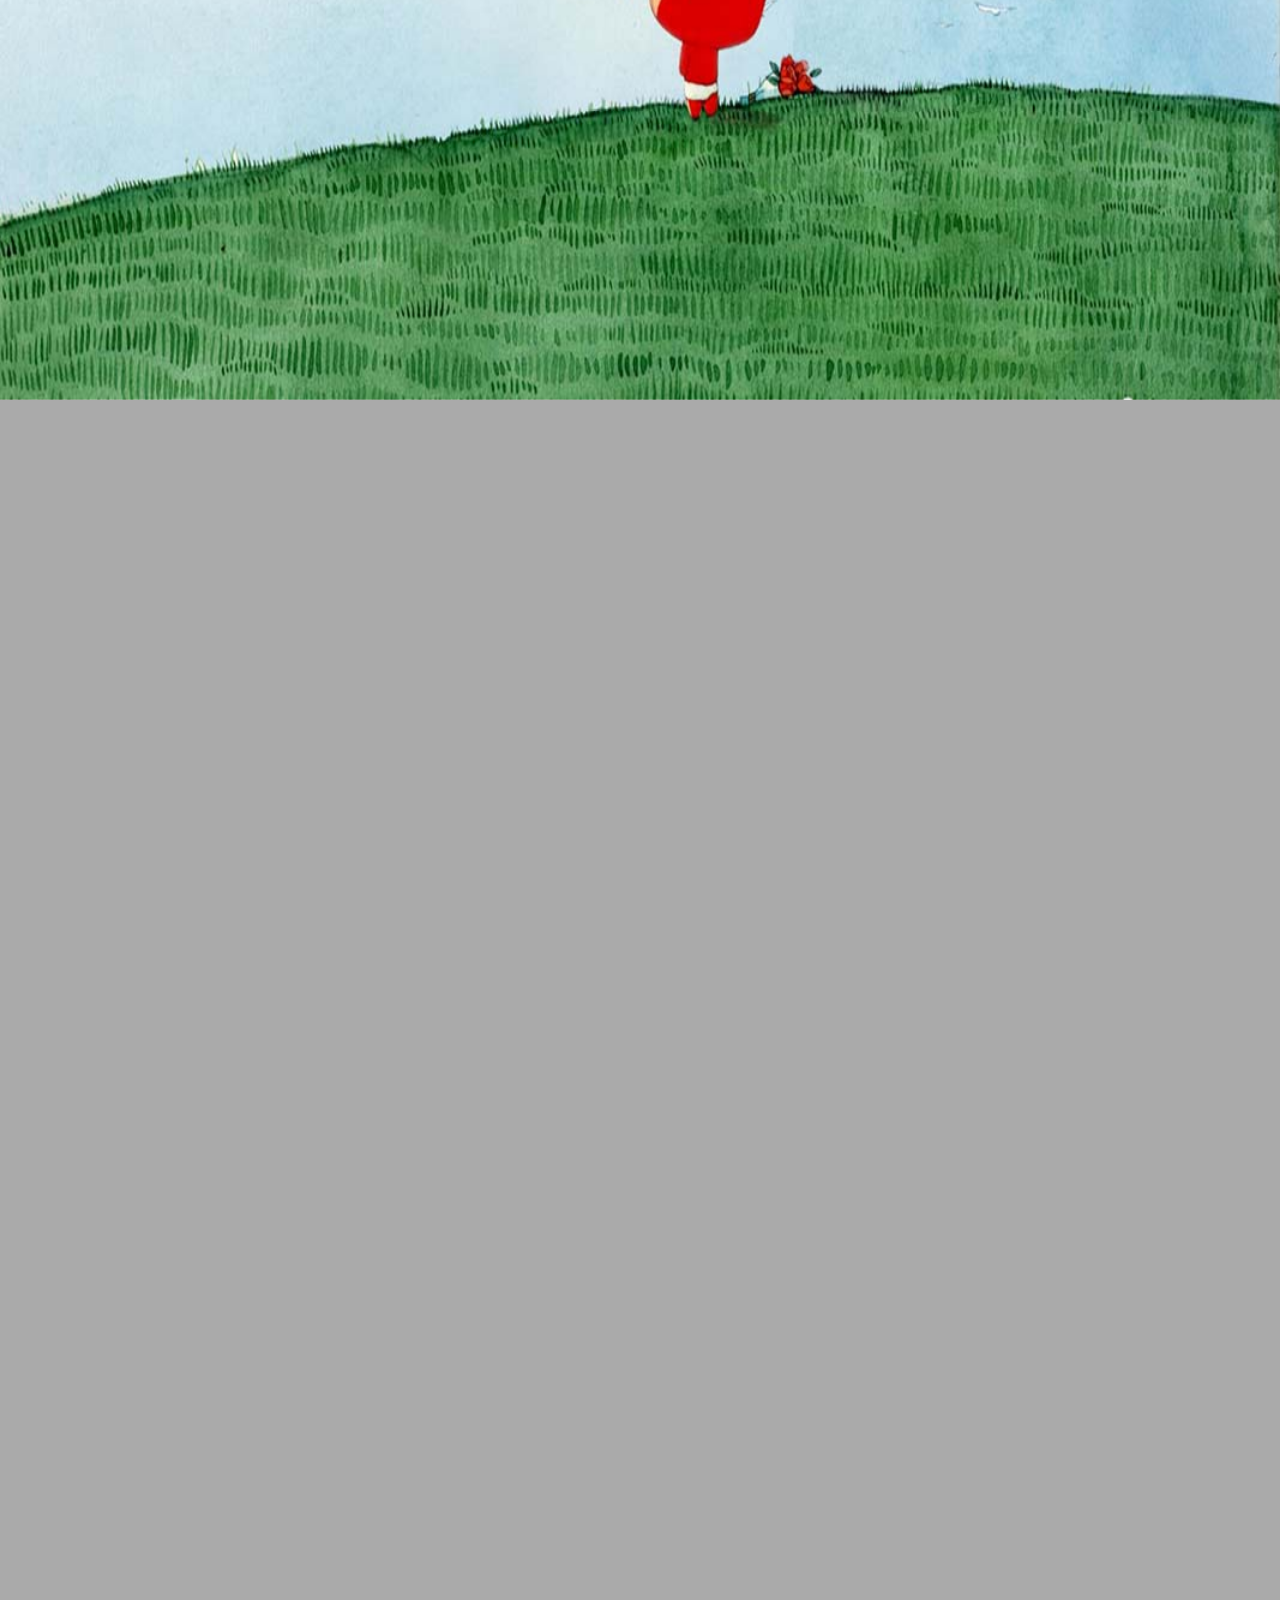
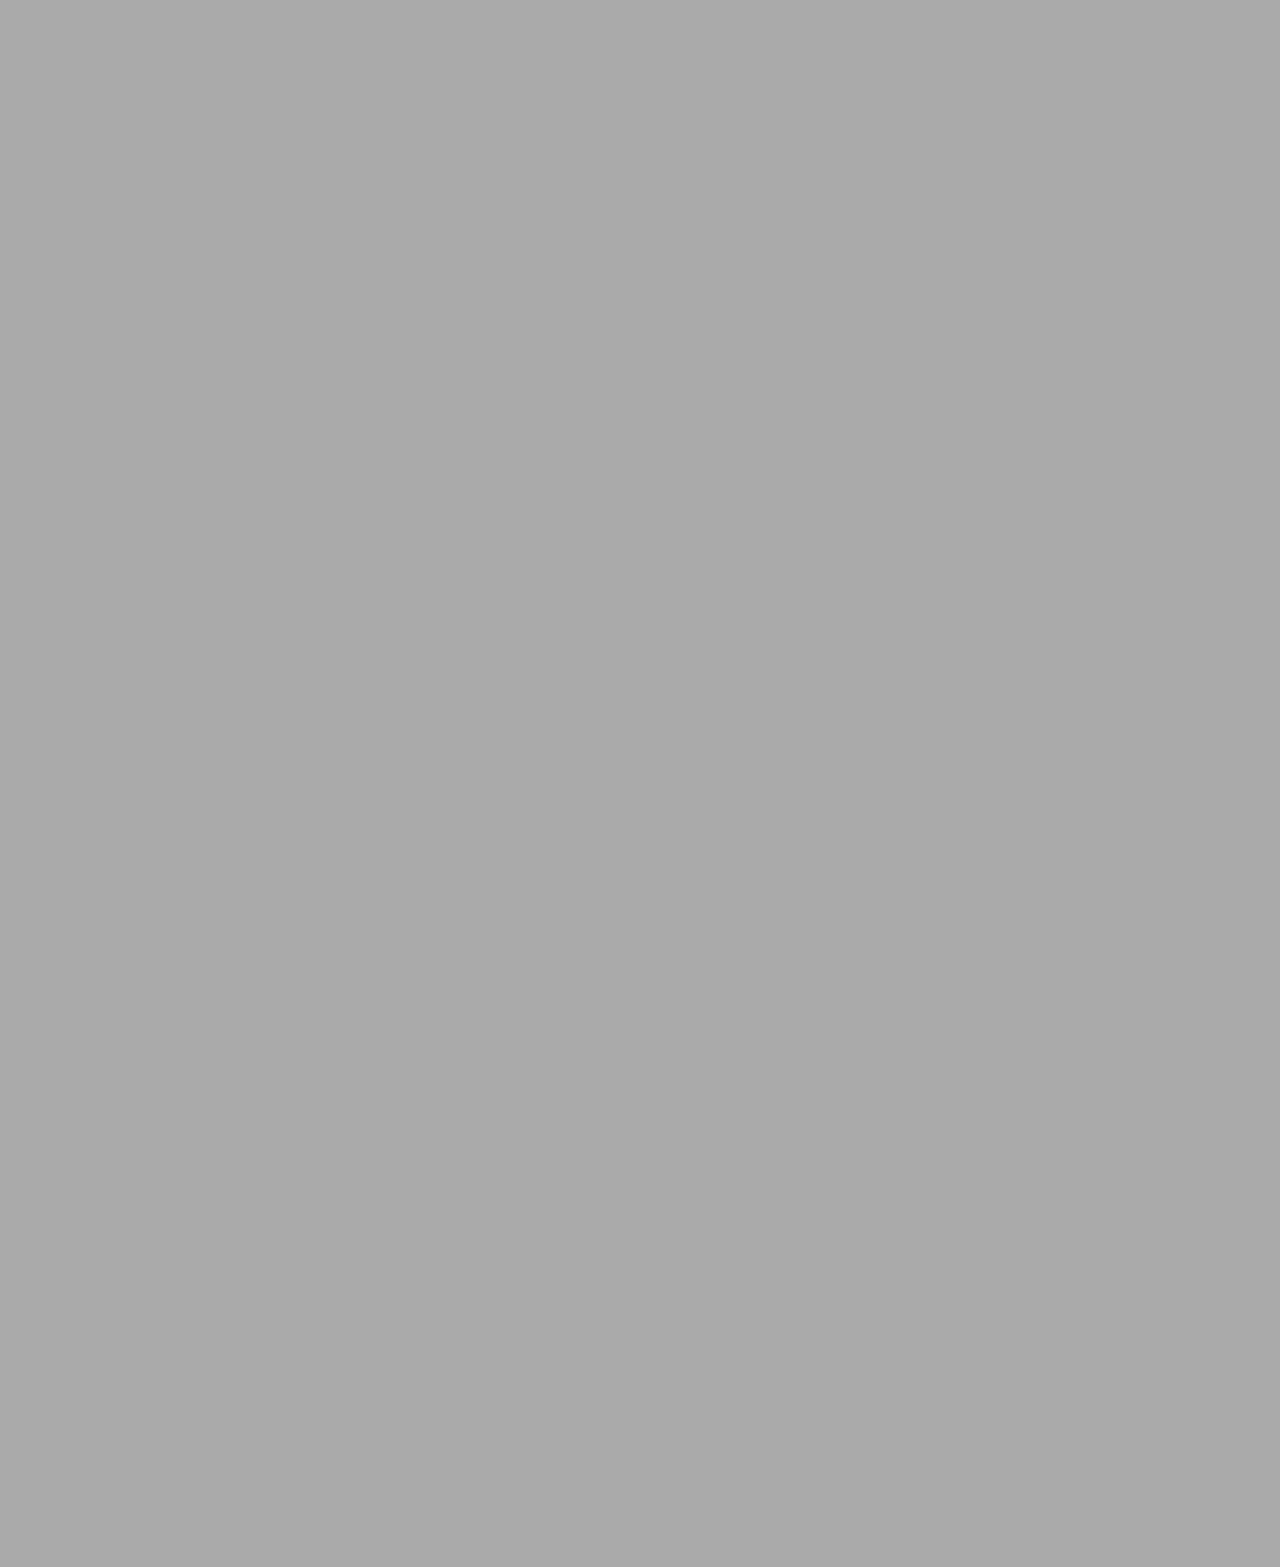
==== commit 7335eae4: "0808" ====
--- a/love-ppt/index.html
+++ b/love-ppt/index.html
@@ -1,4 +1,5 @@
-<html><!DOCTYPE HTML>
+<html>
+<!DOCTYPE HTML>
 <!--[if IE 6]>
 <html id="ie6" class="ie ie6 lt-ie9">
 <![endif]-->
@@ -14,6 +15,7 @@
 <!--[if !(IE)]><!-->
 <html>
 <!--<![endif]-->
+
 <head>
 	<meta http-equiv='Pragma' content='no-cache' />
 	<meta charset="UTF-8">
@@ -21,208 +23,229 @@
 	<meta name="author" content="浪漫表白">
 	<meta name="description" content="这是 常 为 唐文霞 表白制作的表白网站">
 	<title> LOVE </title>
-	<link rel="stylesheet" href="https://changliang0931.github.io/love-ppt/css/all.min.css" >
+	<link rel="stylesheet" href="https://changliang0808.github.io/love-ppt/css/all.min.css">
 </head>
+
 <body>
 	<div class="flowtime">
 		<div class="ft-section section-1" data-id="section-1">
 			<div id="/section-1/page-1" class="ft-page page-1" data-id="page-1">
-				<p class="text1"><span id="text-75" contenteditable="true">常亮</span> ❤ <span id="text-76" contenteditable="true">王雷</span> <span id="text-77" contenteditable="true">三生三世~</span></p>
+				<p class="text1"><span id="text-75" contenteditable="true">常亮</span> ❤ <span id="text-76"
+						contenteditable="true">王雷</span> <span id="text-77" contenteditable="true">三生三世~</span></p>
 				<p class="text2">按键盘 "↓" <span id="text-78" contenteditable="true">开始倾听我的的浪漫表白</span></p>
 			</div>
 			<div id="/section-1/page-2" class="ft-page page-2" data-id="page-2">
 				<p class="top-text" id="text-1" contenteditable="true">过去的常 一直是一个人生活，享受着孤独，也憧憬着爱情。</p>
-				<img src="https://changliang0931.github.io/love-ppt/img/iali63.jpg" tppabs="img/iali63.jpg"  alt="过去的我一直是一个人生活，享受着孤独，也憧憬着爱情。" />
+				<img src="https://changliang0808.github.io/love-ppt/img/iali63.jpg" tppabs="img/iali63.jpg"
+					alt="过去的我一直是一个人生活，享受着孤独，也憧憬着爱情。" />
 			</div>
 			<div id="/section-1/page-3" class="ft-page page-3 left-img" data-id="page-3">
 				<h2 class="text" id="text-2" contenteditable="true">一个人的长廊</h2>
-				<img src="https://changliang0931.github.io/love-ppt/img/iali35.jpg" tppabs="img/iali35.jpg"  alt="一个人的长廊"/>
+				<img src="https://changliang0808.github.io/love-ppt/img/iali35.jpg" tppabs="img/iali35.jpg"
+					alt="一个人的长廊" />
 			</div>
 			<div id="/section-1/page-4" class="ft-page page-4 full-img" data-id="page-4">
 				<h2 class="center-text" id="text-3" contenteditable="true">一个人的山岗</h2>
-				<img src="https://changliang0931.github.io/love-ppt/img/iali6.jpg" tppabs="img/iali6.jpg"  alt="一个人的山岗" />
+				<img src="https://changliang0808.github.io/love-ppt/img/iali6.jpg" tppabs="img/iali6.jpg"
+					alt="一个人的山岗" />
 			</div>
 		</div>
 		<div class="ft-section section-2" data-id="section-2">
 			<div id="/section-2/page-1" class="ft-page page-5 full-img" data-id="page-1">
 				<h2 class="center-text" id="text-4" contenteditable="true">一个人的地铁</h2>
-				<img src="https://changliang0931.github.io/love-ppt/img/iali19.jpg" tppabs="img/iali19.jpg"  alt="一个人的地铁" />
+				<img src="https://changliang0808.github.io/love-ppt/img/iali19.jpg" tppabs="img/iali19.jpg"
+					alt="一个人的地铁" />
 			</div>
 			<div id="/section-2/page-2" class="ft-page page-6" data-id="page-2">
 				<h2 class="center-text" id="text-5" contenteditable="true">一个人的游乐场</h2>
-				<img src="https://changliang0931.github.io/love-ppt/img/iali29.jpg" tppabs="img/iali29.jpg" alt="一个人的游乐场"/>
+				<img src="https://changliang0808.github.io/love-ppt/img/iali29.jpg" tppabs="img/iali29.jpg"
+					alt="一个人的游乐场" />
 			</div>
 			<div id="/section-2/page-3" class="ft-page page-7" data-id="page-3">
 				<h3 id="text-6" contenteditable="true">但他依然乐观，微笑着，等待着</h3>
-				<img src="https://changliang0931.github.io/love-ppt/img/iali60.jpg" tppabs="img/iali60.jpg"  alt="但他依然乐观，微笑着，等待着"/>
+				<img src="https://changliang0808.github.io/love-ppt/img/iali60.jpg" tppabs="img/iali60.jpg"
+					alt="但他依然乐观，微笑着，等待着" />
 			</div>
 			<div id="/section-2/page-4" class="ft-page page-8 full-img" data-id="page-4">
 				<h3 id="text-7" contenteditable="true">生活难免有风风雨雨</h3>
-				<img src="https://changliang0931.github.io/love-ppt/img/iali51.jpg" tppabs="img/iali51.jpg" alt="生活难免有风风雨雨" />
+				<img src="https://changliang0808.github.io/love-ppt/img/iali51.jpg" tppabs="img/iali51.jpg"
+					alt="生活难免有风风雨雨" />
 			</div>
 			<div id="/section-2/page-5" class="ft-page page-9" data-id="page-5">
 				<h3 id="text-8" contenteditable="true">他总是能够轻松的应对</h3>
-				<img src="https://changliang0931.github.io/love-ppt/img/iali5.jpg" tppabs="img/iali5.jpg" />
+				<img src="https://changliang0808.github.io/love-ppt/img/iali5.jpg" tppabs="img/iali5.jpg" />
 			</div>
 			<div id="/section-2/page-6" class="ft-page page-10" data-id="page-6">
 				<h3 id="text-9" contenteditable="true">并且面带阳光、自信的笑容</h3>
-				<img src="https://changliang0931.github.io/love-ppt/img/iali22.jpg" tppabs="img/iali22.jpg" />
+				<img src="https://changliang0808.github.io/love-ppt/img/iali22.jpg" tppabs="img/iali22.jpg" />
 			</div>
 		</div>
 		<div class="ft-section section-3" data-id="section-3">
 			<div id="/section-3/page-1" class="ft-page page-11 full-img" data-id="page-1">
 				<h3 id="text-10" contenteditable="true">生活也不会总是一帆风顺</h3>
-				<img src="https://changliang0931.github.io/love-ppt/img/iali24.jpg" tppabs="img/iali24.jpg"  />
+				<img src="https://changliang0808.github.io/love-ppt/img/iali24.jpg" tppabs="img/iali24.jpg" />
 			</div>
 			<div id="/section-3/page-2" class="ft-page page-12" data-id="page-2">
-				<h3><span id="text-11" contenteditable="true">但他每次都能勇敢的面对</span><br /><span id="text-12" contenteditable="true">随时准备接受生活的挑战</span></h3>
-				<img src="https://changliang0931.github.io/love-ppt/img/iali25.jpg" tppabs="img/iali25.jpg" />
+				<h3><span id="text-11" contenteditable="true">但他每次都能勇敢的面对</span><br /><span id="text-12"
+						contenteditable="true">随时准备接受生活的挑战</span></h3>
+				<img src="https://changliang0808.github.io/love-ppt/img/iali25.jpg" tppabs="img/iali25.jpg" />
 			</div>
 			<div id="/section-3/page-3" class="ft-page page-13" data-id="page-3">
-				<img src="https://changliang0931.github.io/love-ppt/img/iali64.jpg" tppabs="img/iali64.jpg" alt='可是小明的爱情又在哪里呢？' />
+				<img src="https://changliang0808.github.io/love-ppt/img/iali64.jpg" tppabs="img/iali64.jpg"
+					alt='可是小明的爱情又在哪里呢？' />
 				<h3 id="text-13" contenteditable="true">可是爱情又在哪里呢？</h3>
 			</div>
 			<div id="/section-3/page-4" class="ft-page page-14 left-img" data-id="page-4">
 				<h3 id="text-14" contenteditable="true">在镜子里面吗？他不敢相信</h3>
-				<img src="https://changliang0931.github.io/love-ppt/img/iali46.jpg" tppabs="img/iali46.jpg" />
+				<img src="https://changliang0808.github.io/love-ppt/img/iali46.jpg" tppabs="img/iali46.jpg" />
 			</div>
 			<div id="/section-3/page-5" class="ft-page page-15 left-img" data-id="page-5">
-				<h3><span id="text-15" contenteditable="true">他去问大树，我的爱情在哪里？</span><br /><span id="text-16" contenteditable="true">大树告诉他，也许就在不远的地方</span></h3>
-				<img src="https://changliang0931.github.io/love-ppt/img/iali45.jpg" tppabs="img/iali45.jpg" />
+				<h3><span id="text-15" contenteditable="true">他去问大树，我的爱情在哪里？</span><br /><span id="text-16"
+						contenteditable="true">大树告诉他，也许就在不远的地方</span></h3>
+				<img src="https://changliang0808.github.io/love-ppt/img/iali45.jpg" tppabs="img/iali45.jpg" />
 			</div>
 			<div id="/section-3/page-6" class="ft-page page-16 left-img" data-id="page-6">
-				<h3><span id="text-17" contenteditable="true">于是，我一个人继续向前走</span><br /><span id="text-18" contenteditable="true">走在茫茫的雪地上</span></h3>
-				<img src="https://changliang0931.github.io/love-ppt/img/iali66.jpg" tppabs="img/iali66.jpg" />
+				<h3><span id="text-17" contenteditable="true">于是，我一个人继续向前走</span><br /><span id="text-18"
+						contenteditable="true">走在茫茫的雪地上</span></h3>
+				<img src="https://changliang0808.github.io/love-ppt/img/iali66.jpg" tppabs="img/iali66.jpg" />
 			</div>
 			<div id="/section-3/page-7" class="ft-page page-17 top-text" data-id="page-7">
 				<h3 id="text-19" contenteditable="true">直到有一天我与糖相遇了</h3>
-				<img src="https://changliang0931.github.io/love-ppt/img/iali16.jpg" tppabs="img/iali16.jpg" />
+				<img src="https://changliang0808.github.io/love-ppt/img/iali16.jpg" tppabs="img/iali16.jpg" />
 			</div>
 		</div>
 		<div class="ft-section section-4" data-id="section-4">
 			<div id="/section-4/page-1" class="ft-page page-18 full-img" data-id="page-1">
 				<p class="text" id="text-20" contenteditable="true">我喜欢王，非常非常的喜欢，因为你的出现，我脸上有了更加灿烂的笑容</p>
-				<img src="https://changliang0931.github.io/love-ppt/img/iali11.jpg" tppabs="img/iali11.jpg"  />
+				<img src="https://changliang0808.github.io/love-ppt/img/iali11.jpg" tppabs="img/iali11.jpg" />
 			</div>
 			<div id="/section-4/page-2" class="ft-page page-19" data-id="page-2">
 				<h3 id="text-21" contenteditable="true">可是她会喜欢我吗？</h3>
-				<img src="https://changliang0931.github.io/love-ppt/img/iali75.jpg" tppabs="img/iali75.jpg" />
+				<img src="https://changliang0808.github.io/love-ppt/img/iali75.jpg" tppabs="img/iali75.jpg" />
 			</div>
 			<div id="/section-4/page-3" class="ft-page page-20" data-id="page-3">
-				<img src="https://changliang0931.github.io/love-ppt/img/iali59.png" tppabs="img/iali59.png" />
+				<img src="https://changliang0808.github.io/love-ppt/img/iali59.png" tppabs="img/iali59.png" />
 				<h3 id="text-22" contenteditable="true">我想。。。</h3>
-				<img src="https://changliang0931.github.io/love-ppt/img/iali9.jpg" tppabs="img/iali9.jpg" />
+				<img src="https://changliang0808.github.io/love-ppt/img/iali9.jpg" tppabs="img/iali9.jpg" />
 			</div>
 			<div id="/section-4/page-4" class="ft-page page-21" data-id="page-4">
 				<h3 id="text-23" contenteditable="true">我想和她天天在一起</h3>
-				<img src="https://changliang0931.github.io/love-ppt/img/iali59.png" tppabs="img/iali59.png" />
+				<img src="https://changliang0808.github.io/love-ppt/img/iali59.png" tppabs="img/iali59.png" />
 			</div>
 			<div id="/section-4/page-5" class="ft-page page-22 left-img" data-id="page-5">
 				<h3 id="text-24" contenteditable="true">然后我会经常去找她</h3>
-				<img src="https://changliang0931.github.io/love-ppt/img/iali4.jpg" tppabs="img/iali4.jpg" />
+				<img src="https://changliang0808.github.io/love-ppt/img/iali4.jpg" tppabs="img/iali4.jpg" />
 			</div>
 			<div id="/section-4/page-6" class="ft-page page-23 left-img" data-id="page-6">
 				<h3 id="text-25" contenteditable="true">然后两个人一起出去玩</h3>
-				<img src="https://changliang0931.github.io/love-ppt/img/iali44.jpg" tppabs="img/iali44.jpg" />
-			</div>
-			<div id="/section-4/page-7" class="ft-page page-24 full-img" data-id="page-7">	
+				<img src="https://changliang0808.github.io/love-ppt/img/iali44.jpg" tppabs="img/iali44.jpg" />
+			</div>
+			<div id="/section-4/page-7" class="ft-page page-24 full-img" data-id="page-7">
 				<h3 id="text-26" contenteditable="true">晚上我会把她送回家</h3>
-				<img src="https://changliang0931.github.io/love-ppt/img/iali32.jpg" tppabs="img/iali32.jpg" />
+				<img src="https://changliang0808.github.io/love-ppt/img/iali32.jpg" tppabs="img/iali32.jpg" />
 			</div>
 		</div>
 		<div class="ft-section section-5" data-id="section-5">
 			<div id="/section-5/page-1" class="ft-page page-25 left-img" data-id="page-1">
-				<h3><span id="text-27" contenteditable="true">直到很晚</span><br /><span id="text-28" contenteditable="true">再一个人回家</span></h3>
-				<img src="https://changliang0931.github.io/love-ppt/img/iali37.jpg" tppabs="img/iali37.jpg" />
+				<h3><span id="text-27" contenteditable="true">直到很晚</span><br /><span id="text-28"
+						contenteditable="true">再一个人回家</span></h3>
+				<img src="https://changliang0808.github.io/love-ppt/img/iali37.jpg" tppabs="img/iali37.jpg" />
 			</div>
 			<div id="/section-5/page-2" class="ft-page page-26 top-text" data-id="page-2">
 				<h3 id="text-29" contenteditable="true">然后高兴地进入梦乡，在梦中还会和 王雷 在一起</h3>
-				<img src="https://changliang0931.github.io/love-ppt/img/iali10.gif" tppabs="img/iali10.gif" />
+				<img src="https://changliang0808.github.io/love-ppt/img/iali10.gif" tppabs="img/iali10.gif" />
 			</div>
 			<div id="/section-5/page-3" class="ft-page page-27" data-id="page-3">
 				<h3 id="text-30" contenteditable="true">我成为了她的逛街助手</h3>
-				<img src="https://changliang0931.github.io/love-ppt/img/iali67.jpg" tppabs="img/iali67.jpg"  />
+				<img src="https://changliang0808.github.io/love-ppt/img/iali67.jpg" tppabs="img/iali67.jpg" />
 			</div>
 			<div id="/section-5/page-4" class="ft-page page-28" data-id="page-4">
 				<h3 id="text-31" contenteditable="true">然后，我和她一起去很多地方玩</h3>
-				<img src="https://changliang0931.github.io/love-ppt/img/iali40.jpg" tppabs="img/iali40.jpg" />
+				<img src="https://changliang0808.github.io/love-ppt/img/iali40.jpg" tppabs="img/iali40.jpg" />
 			</div>
 			<div id="/section-5/page-5" class="ft-page page-29" data-id="page-5">
 				<h3 id="text-32" contenteditable="true">也想和她一块成为一对吃货</h3>
-				<img src="https://changliang0931.github.io/love-ppt/img/iali12.jpg" tppabs="img/iali12.jpg" />
+				<img src="https://changliang0808.github.io/love-ppt/img/iali12.jpg" tppabs="img/iali12.jpg" />
 			</div>
 			<div id="/section-5/page-6" class="ft-page page-30" data-id="page-6">
 				<h3 id="text-33" contenteditable="true">再然后，我们会搬到了一起</h3>
-				<img src="https://changliang0931.github.io/love-ppt/img/iali76.gif" tppabs="img/iali76.gif" />
+				<img src="https://changliang0808.github.io/love-ppt/img/iali76.gif" tppabs="img/iali76.gif" />
 			</div>
 			<div id="/section-5/page-7" class="ft-page page-31" data-id="page-7">
 				<h3 id="text-34" contenteditable="true">再然后，我会开始学习她的技能</h3>
-				<img src="https://changliang0931.github.io/love-ppt/img/iali77.jpg" tppabs="img/iali77.jpg" />
+				<img src="https://changliang0808.github.io/love-ppt/img/iali77.jpg" tppabs="img/iali77.jpg" />
 			</div>
 		</div>
 		<div class="ft-section section-6" data-id="section-6">
 			<div id="/section-6/page-1" class="ft-page page-32" data-id="page-1">
 				<h3 id="text-35" contenteditable="true">煮饭</h3>
-				<img src="https://changliang0931.github.io/love-ppt/img/iali62.jpg" tppabs="img/iali62.jpg"  />
+				<img src="https://changliang0808.github.io/love-ppt/img/iali62.jpg" tppabs="img/iali62.jpg" />
 			</div>
 			<div id="/section-6/page-2" class="ft-page page-33 top-text" data-id="page-2">
 				<h3 id="text-36" contenteditable="true">那时候，每天早上，我们吃着自己做的美食</h3>
-				<img src="https://changliang0931.github.io/love-ppt/img/iali3.jpg" tppabs="img/iali3.jpg" />
+				<img src="https://changliang0808.github.io/love-ppt/img/iali3.jpg" tppabs="img/iali3.jpg" />
 			</div>
 			<div id="/section-6/page-3" class="ft-page page-34 left-img" data-id="page-3">
 				<h3 id="text-37" contenteditable="true">然后在同一个站台，高高兴兴的一起上班</h3>
 			</div>
 			<div id="/section-6/page-4" class="ft-page page-35" data-id="page-4">
-				<h3><span id="text-38" contenteditable="true">我会感觉自己好幸福。</span><br /><span id="text-39" contenteditable="true">因为自己有了家</span><br /><span id="text-40" contenteditable="true">那个有你在的地方</span></h3>
-				<img src="https://changliang0931.github.io/love-ppt/img/iali8.gif" tppabs="img/iali8.gif" />
+				<h3><span id="text-38" contenteditable="true">我会感觉自己好幸福。</span><br /><span id="text-39"
+						contenteditable="true">因为自己有了家</span><br /><span id="text-40"
+						contenteditable="true">那个有你在的地方</span></h3>
+				<img src="https://changliang0808.github.io/love-ppt/img/iali8.gif" tppabs="img/iali8.gif" />
 			</div>
 			<div id="/section-6/page-5" class="ft-page page-36 full-img" data-id="page-5">
 				<h3 id="text-41" contenteditable="true">我们可能偶尔也会吵架</h3>
-				<img src="https://changliang0931.github.io/love-ppt/img/iali31.jpg" tppabs="img/iali31.jpg" />
+				<img src="https://changliang0808.github.io/love-ppt/img/iali31.jpg" tppabs="img/iali31.jpg" />
 			</div>
 			<div id="/section-6/page-6" class="ft-page page-37 left-img" data-id="page-6">
 				<h3 id="text-42" contenteditable="true">我不想这样</h3>
-				<img src="https://changliang0931.github.io/love-ppt/img/iali49.jpg" tppabs="img/iali49.jpg" />
+				<img src="https://changliang0808.github.io/love-ppt/img/iali49.jpg" tppabs="img/iali49.jpg" />
 			</div>
 			<div id="/section-6/page-7" class="ft-page page-38 bottom-text" data-id="page-7">
-				<img src="https://changliang0931.github.io/love-ppt/img/iali21.jpg" tppabs="img/iali21.jpg" />
+				<img src="https://changliang0808.github.io/love-ppt/img/iali21.jpg" tppabs="img/iali21.jpg" />
 				<h3 id="text-43" contenteditable="true">一定是我有什么做的不对。</h3>
 			</div>
 		</div>
 		<div class="ft-section section-7" data-id="section-7">
 			<div id="/section-7/page-1" class="ft-page page-39 left-img" data-id="page-1">
 				<h3 id="text-44" contenteditable="true">如果没有你在我身边，窗外就没有风景</h3>
-				<img src="https://changliang0931.github.io/love-ppt/img/iali2.jpg" tppabs="img/iali2.jpg" />
+				<img src="https://changliang0808.github.io/love-ppt/img/iali2.jpg" tppabs="img/iali2.jpg" />
 			</div>
 			<div id="/section-7/page-2" class="ft-page page-40" data-id="page-2">
 				<h3 id="text-45" contenteditable="true">如果没有你在身后</h3>
-				<img src="https://changliang0931.github.io/love-ppt/img/iali14.jpg" tppabs="img/iali14.jpg"  />
+				<img src="https://changliang0808.github.io/love-ppt/img/iali14.jpg" tppabs="img/iali14.jpg" />
 			</div>
 			<div id="/section-7/page-3" class="ft-page page-41" data-id="page-3">
-				<img src="https://changliang0931.github.io/love-ppt/img/iali30_1.jpg" tppabs="img/iali30_1.jpg" class='img1'/>
-				<img src="https://changliang0931.github.io/love-ppt/img/iali30_2.jpg" tppabs="img/iali30_2.jpg" class='img2'/>
+				<img src="https://changliang0808.github.io/love-ppt/img/iali30_1.jpg" tppabs="img/iali30_1.jpg"
+					class='img1' />
+				<img src="https://changliang0808.github.io/love-ppt/img/iali30_2.jpg" tppabs="img/iali30_2.jpg"
+					class='img2' />
 				<h3 id="text-46" contenteditable="true"> 我又怎会飞的更高更远</h3>
 			</div>
 			<div id="/section-7/page-4" class="ft-page page-42" data-id="page-4">
-				<h3><span id="text-47" contenteditable="true">我不想这样。他要为她改变自己</span><br /><span id="text-48" contenteditable="true">我有时候不知道她喜欢什么，但我一定会满足她的一切。</span></h3>
-				<img src="https://changliang0931.github.io/love-ppt/img/iali69.jpg" tppabs="img/iali69.jpg"  />
+				<h3><span id="text-47" contenteditable="true">我不想这样。他要为她改变自己</span><br /><span id="text-48"
+						contenteditable="true">我有时候不知道她喜欢什么，但我一定会满足她的一切。</span></h3>
+				<img src="https://changliang0808.github.io/love-ppt/img/iali69.jpg" tppabs="img/iali69.jpg" />
 			</div>
 			<div id="/section-7/page-5" class="ft-page page-43" data-id="page-5">
-				<img src="https://changliang0931.github.io/love-ppt/img/iali42.jpg" tppabs="img/iali42.jpg" />
+				<img src="https://changliang0808.github.io/love-ppt/img/iali42.jpg" tppabs="img/iali42.jpg" />
 				<h3 id="text-49" contenteditable="true">我愿意一直陪伴着你</h3>
 			</div>
 			<div id="/section-7/page-6" class="ft-page page-44 left-img" data-id="page-6">
-				<h3><span id="text-50" contenteditable="true">爱情就像花草一样</span><br /><span id="text-51" contenteditable="true">需要用包容来浇灌</span></h3>
-				<img src="https://changliang0931.github.io/love-ppt/img/iali0.jpg" tppabs="img/iali0.jpg" />
+				<h3><span id="text-50" contenteditable="true">爱情就像花草一样</span><br /><span id="text-51"
+						contenteditable="true">需要用包容来浇灌</span></h3>
+				<img src="https://changliang0808.github.io/love-ppt/img/iali0.jpg" tppabs="img/iali0.jpg" />
 			</div>
 			<div id="/section-7/page-7" class="ft-page page-45 left-img" data-id="page-7">
-				<h3><span id="text-52" contenteditable="true">直到一天，不想让自己后悔</span><br /><span id="text-53" contenteditable="true">我开始准备一份惊喜</span></h3>
-				<img src="https://changliang0931.github.io/love-ppt/img/iali18.jpg" tppabs="img/iali18.jpg" />
+				<h3><span id="text-52" contenteditable="true">直到一天，不想让自己后悔</span><br /><span id="text-53"
+						contenteditable="true">我开始准备一份惊喜</span></h3>
+				<img src="https://changliang0808.github.io/love-ppt/img/iali18.jpg" tppabs="img/iali18.jpg" />
 			</div>
 		</div>
 		<div class="ft-section section-8" data-id="section-8">
 			<div id="/section-8/page-1" class="ft-page page-46" data-id="page-1">
-				<img src="https://changliang0931.github.io/love-ppt/img/iali57.gif" tppabs="img/iali57.gif" />
+				<img src="https://changliang0808.github.io/love-ppt/img/iali57.gif" tppabs="img/iali57.gif" />
 				<h3>
 					<span id="text-54" contenteditable="true">看着惊喜一点点准备好了</span>
 					<span id="text-55" contenteditable="true">我好激动</span>
@@ -231,21 +254,22 @@
 				</h3>
 			</div>
 			<div id="/section-8/page-2" class="ft-page page-47 top-text" data-id="page-2">
-				<img src="https://changliang0931.github.io/love-ppt/img/iali58.jpg" tppabs="img/iali58.jpg" />
+				<img src="https://changliang0808.github.io/love-ppt/img/iali58.jpg" tppabs="img/iali58.jpg" />
 				<h3>
 					<span id="text-58" contenteditable="true">想想未来我们或许</span>
-                    <span id="text-59" contenteditable="true">会有一辈子</span>
+					<span id="text-59" contenteditable="true">会有一辈子</span>
 					<span id="text-59" contenteditable="true">太激动</span>
 					<span id="text-60" contenteditable="true">或许我可以和她一起</span>
 					<span id="text-61" contenteditable="true">去全世界好多地方玩</span></h3>
-				
+
 			</div>
 			<div id="/section-8/page-3" class="ft-page page-48 left-img" data-id="page-3">
-				<p><span id="text-62" contenteditable="true">我一定会继续努力</span><br /><span id="text-63" contenteditable="true">为了我和她的梦之城堡</span></p>
-				<img src="https://changliang0931.github.io/love-ppt/img/iali65.jpg" tppabs="img/iali65.jpg"  />
+				<p><span id="text-62" contenteditable="true">我一定会继续努力</span><br /><span id="text-63"
+						contenteditable="true">为了我和她的梦之城堡</span></p>
+				<img src="https://changliang0808.github.io/love-ppt/img/iali65.jpg" tppabs="img/iali65.jpg" />
 			</div>
 			<div id="/section-8/page-4" class="ft-page page-49 full-img" data-id="page-4">
-			<img src="https://changliang0931.github.io/love-ppt/img/iali71.jpg" tppabs="img/iali71.jpg" />
+				<img src="https://changliang0808.github.io/love-ppt/img/iali71.jpg" tppabs="img/iali71.jpg" />
 				<p class="text">
 					<span class='text' id="text-64" contenteditable="true">我很幸福，因为我遇到了唐晴。我相信后面的每天都会是快乐的</span><br />
 					<span class='text' id="text-65" contenteditable="true">简简单单，体会与你在一起的每一个刻</span>
@@ -253,8 +277,10 @@
 			</div>
 			<div id="/section-8/page-5" class="ft-page page-50" data-id="page-5">
 				<p class='text' id="text-66" contenteditable="true">我想和你一起过幸福的生活</p>
-				<img src="https://changliang0931.github.io/love-ppt/img/iali50_1.jpg" tppabs="img/iali50_1.jpg" class='img1' />
-				<img src="https://changliang0931.github.io/love-ppt/img/iali50_2.jpg" tppabs="img/iali50_2.jpg" class='img2' />
+				<img src="https://changliang0808.github.io/love-ppt/img/iali50_1.jpg" tppabs="img/iali50_1.jpg"
+					class='img1' />
+				<img src="https://changliang0808.github.io/love-ppt/img/iali50_2.jpg" tppabs="img/iali50_2.jpg"
+					class='img2' />
 			</div>
 			<div id="/section-8/page-6" class="ft-page page-51" data-id="page-6">
 				<p>
@@ -262,45 +288,48 @@
 					<span id="text-68" contenteditable="true">比时间多一秒就是永远，我会永远爱你</span><br />
 					<span id="text-69" contenteditable="true">世界有多大？</span><br />
 					<span id="text-70" contenteditable="true">你走到哪里，世界就有多大</span>
-					</p>
+				</p>
 			</div>
 		</div>
 		<div class="ft-section section-9" data-id="section-9">
 			<div id="/section-9/page-1" class="ft-page page-52 full-img" data-id="page-1">
 				<h3 id="text-71" contenteditable="true">如果三年后你注定是我老婆，你何不提早行使你的权利</h3>
-				<img src="https://changliang0931.github.io/love-ppt/img/iali20.jpg" tppabs="img/iali20.jpg"  />
+				<img src="https://changliang0808.github.io/love-ppt/img/iali20.jpg" tppabs="img/iali20.jpg" />
 			</div>
 			<div id="/section-9/page-2" class="ft-page page-53" data-id="page-2">
-				<img src="https://changliang0931.github.io/love-ppt/img/iali68.jpg" tppabs="img/iali68.jpg" alt='happy birthday' />
+				<img src="https://changliang0808.github.io/love-ppt/img/iali68.jpg" tppabs="img/iali68.jpg"
+					alt='happy birthday' />
 				<h3 id="text-72" contenteditable="true">我爱你</h3>
 			</div>
-			<div id="/section-9/page-3" class="ft-page page-54 center-img" data-id="page-3" >
+			<div id="/section-9/page-3" class="ft-page page-54 center-img" data-id="page-3">
 				<div class="center-img">I love you</div>
 			</div>
 			<div id="/section-9/page-4" class="ft-page page-55 right-img" data-id="page-4">
-				<img src="https://changliang0931.github.io/love-ppt/img/14915.jpg" tppabs="img/14915.jpg" />
+				<img src="https://changliang0808.github.io/love-ppt/img/14915.jpg" tppabs="img/14915.jpg" />
 				<p class="text">
 					<span id="text-73" contenteditable="true">我相信，常 和 王 的故事会一直继续下去。</span><br />
 					<span id="text-74" contenteditable="true">无论精彩、平淡都会是我们喜欢的。</span><br />
-                    <span id="text-74" contenteditable="true">王 ，我爱你</span><br />
+					<span id="text-74" contenteditable="true">王 ，我爱你</span><br />
 					<br />
 					<br />
 					<span> -- 按“Esc"键有惊喜</span>
-				</p>				
+				</p>
 			</div>
 		</div>
 	</div>
 	<div class="nojavascript">您的浏览器禁用了javascript，无法正常浏览本页面</div>
-	
-
-	<audio id="bgmMusic" src="https://changliang0931.github.io/love-ppt/lovebgm.mp3" autoplay="autoplay" loop preload="auto" type="audio/mp3"></audio>
-
-	
-	<script src="https://changliang0931.github.io/js/jquery-2.1.1.min.js" tppabs="https://changliang0931.github.io/js/jquery-2.1.1.min.js"></script>
-	<script src="https://changliang0931.github.io/love-ppt/js/all.min.js" ></script>
-	<script src="https://changliang0931.github.io/love-ppt/js/love.min.js" ></script>
-	<div class="mPower"><span id="on" title="点击暂停" style=""></span><span id="off" title="点击播放"  style=""></span></div>
-
-	
+
+
+	<audio id="bgmMusic" src="https://changliang0808.github.io/love-ppt/lovebgm.mp3" autoplay="autoplay" loop
+		preload="auto" type="audio/mp3"></audio>
+
+
+	<script src="https://changliang0808.github.io/js/jquery-2.1.1.min.js" tppabs="/jquery-2.1.1.min.js"></script>
+	<script src="https://changliang0808.github.io/love-ppt/js/all.min.js"></script>
+	<script src="https://changliang0808.github.io/love-ppt/js/love.min.js"></script>
+	<div class="mPower"><span id="on" title="点击暂停" style=""></span><span id="off" title="点击播放" style=""></span></div>
+
+
 </body>
-</html>
+
+</html>